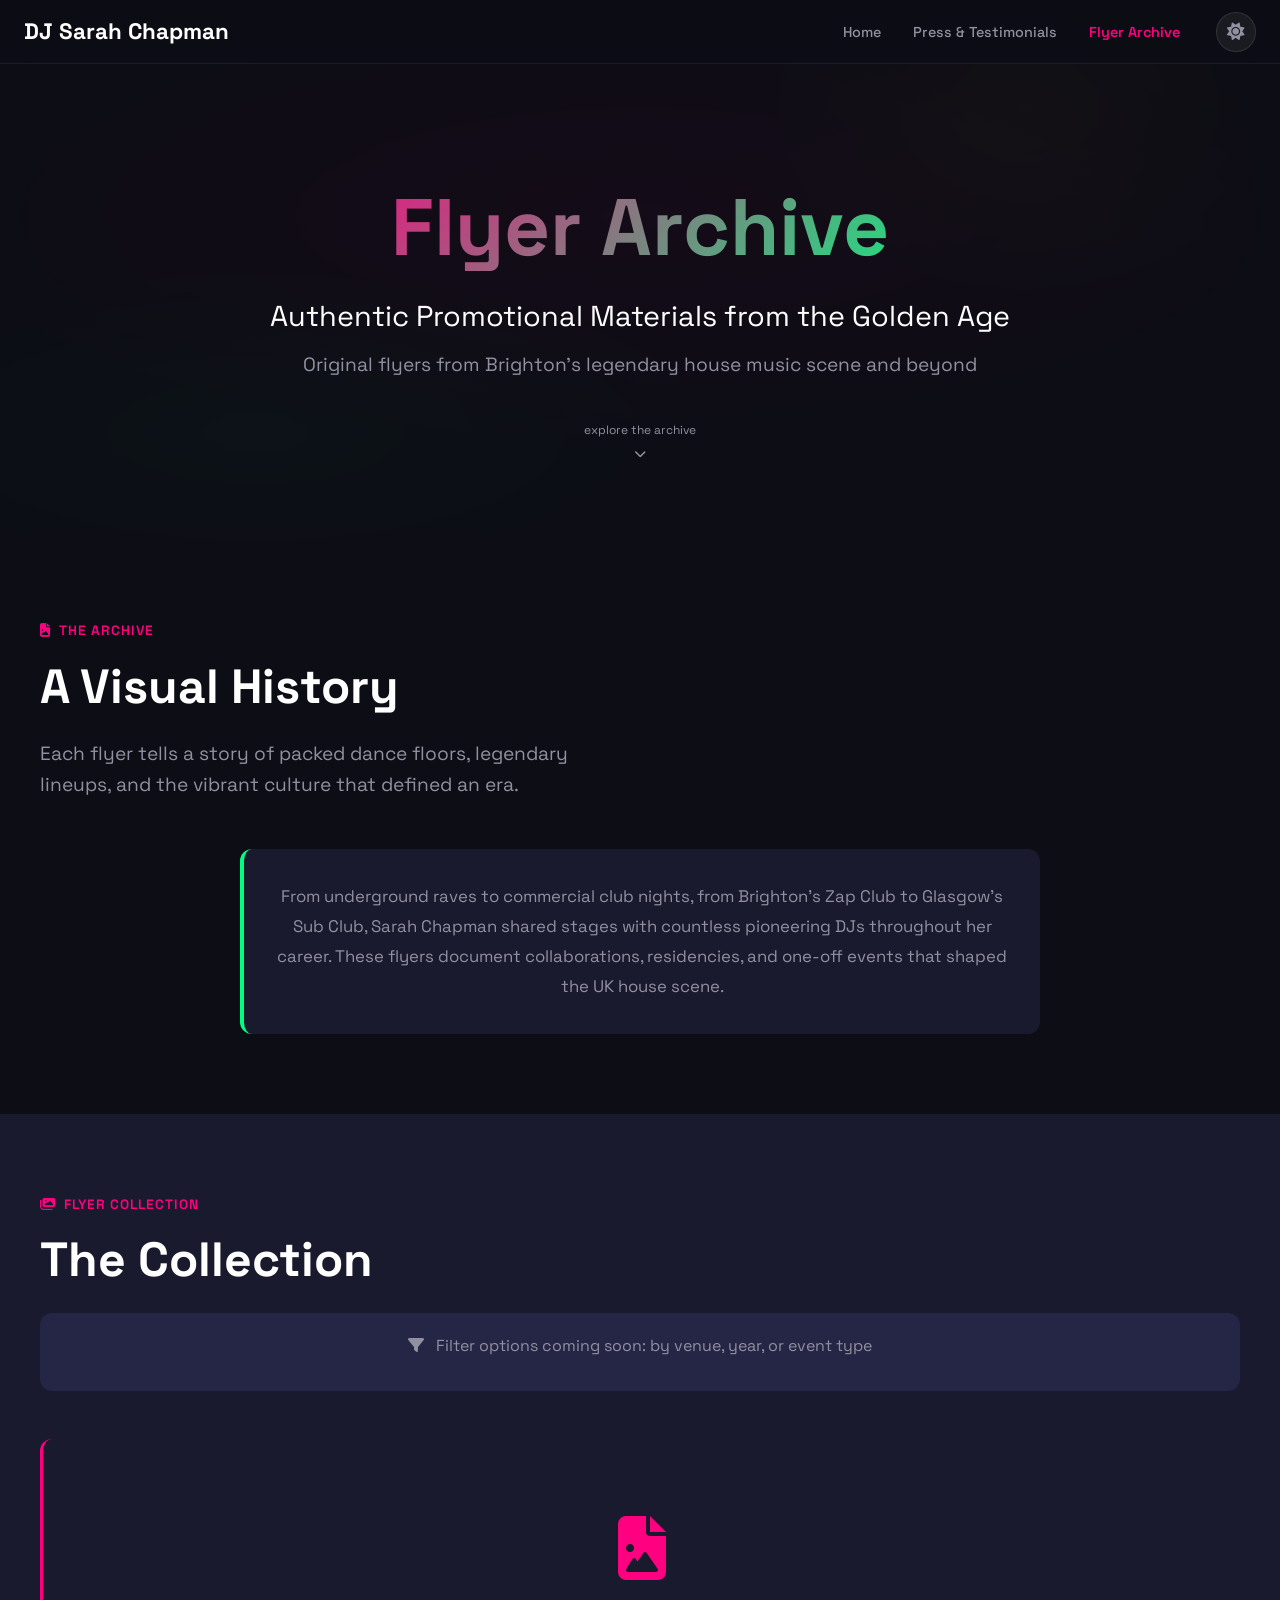
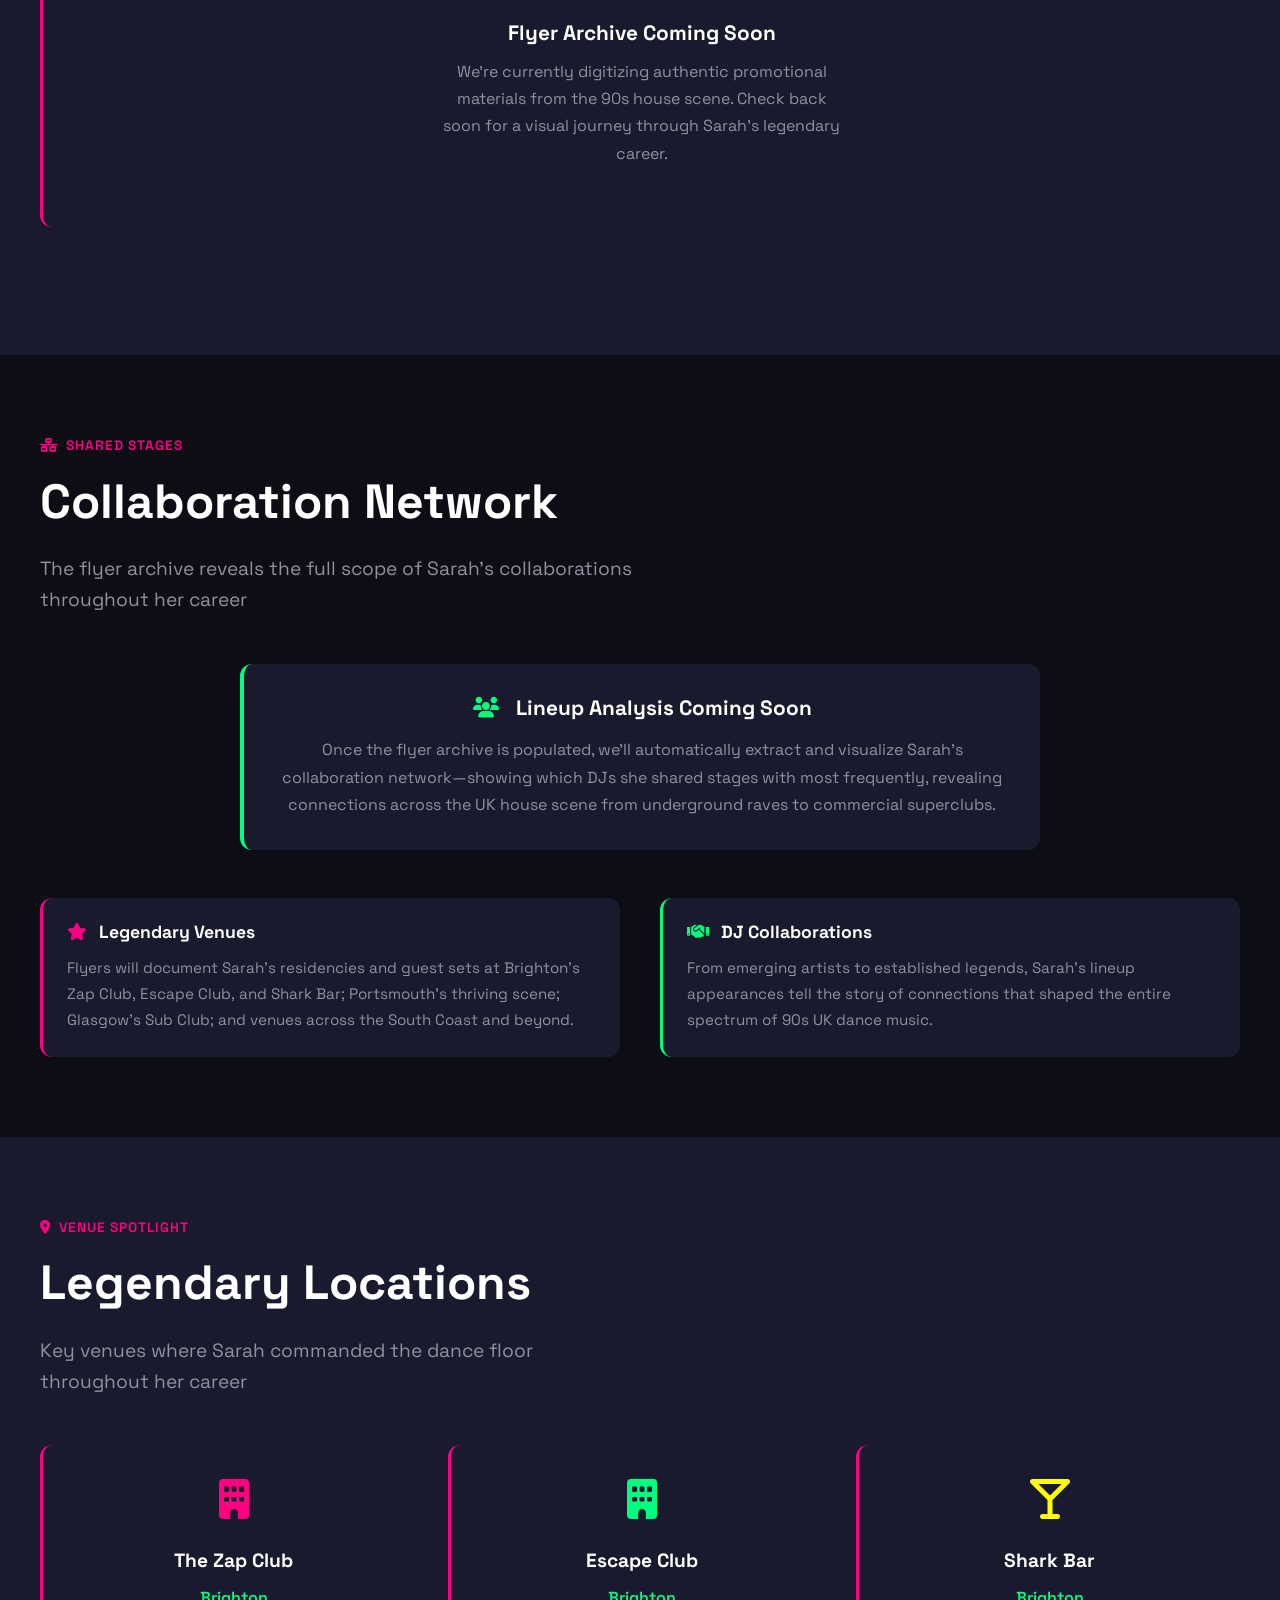
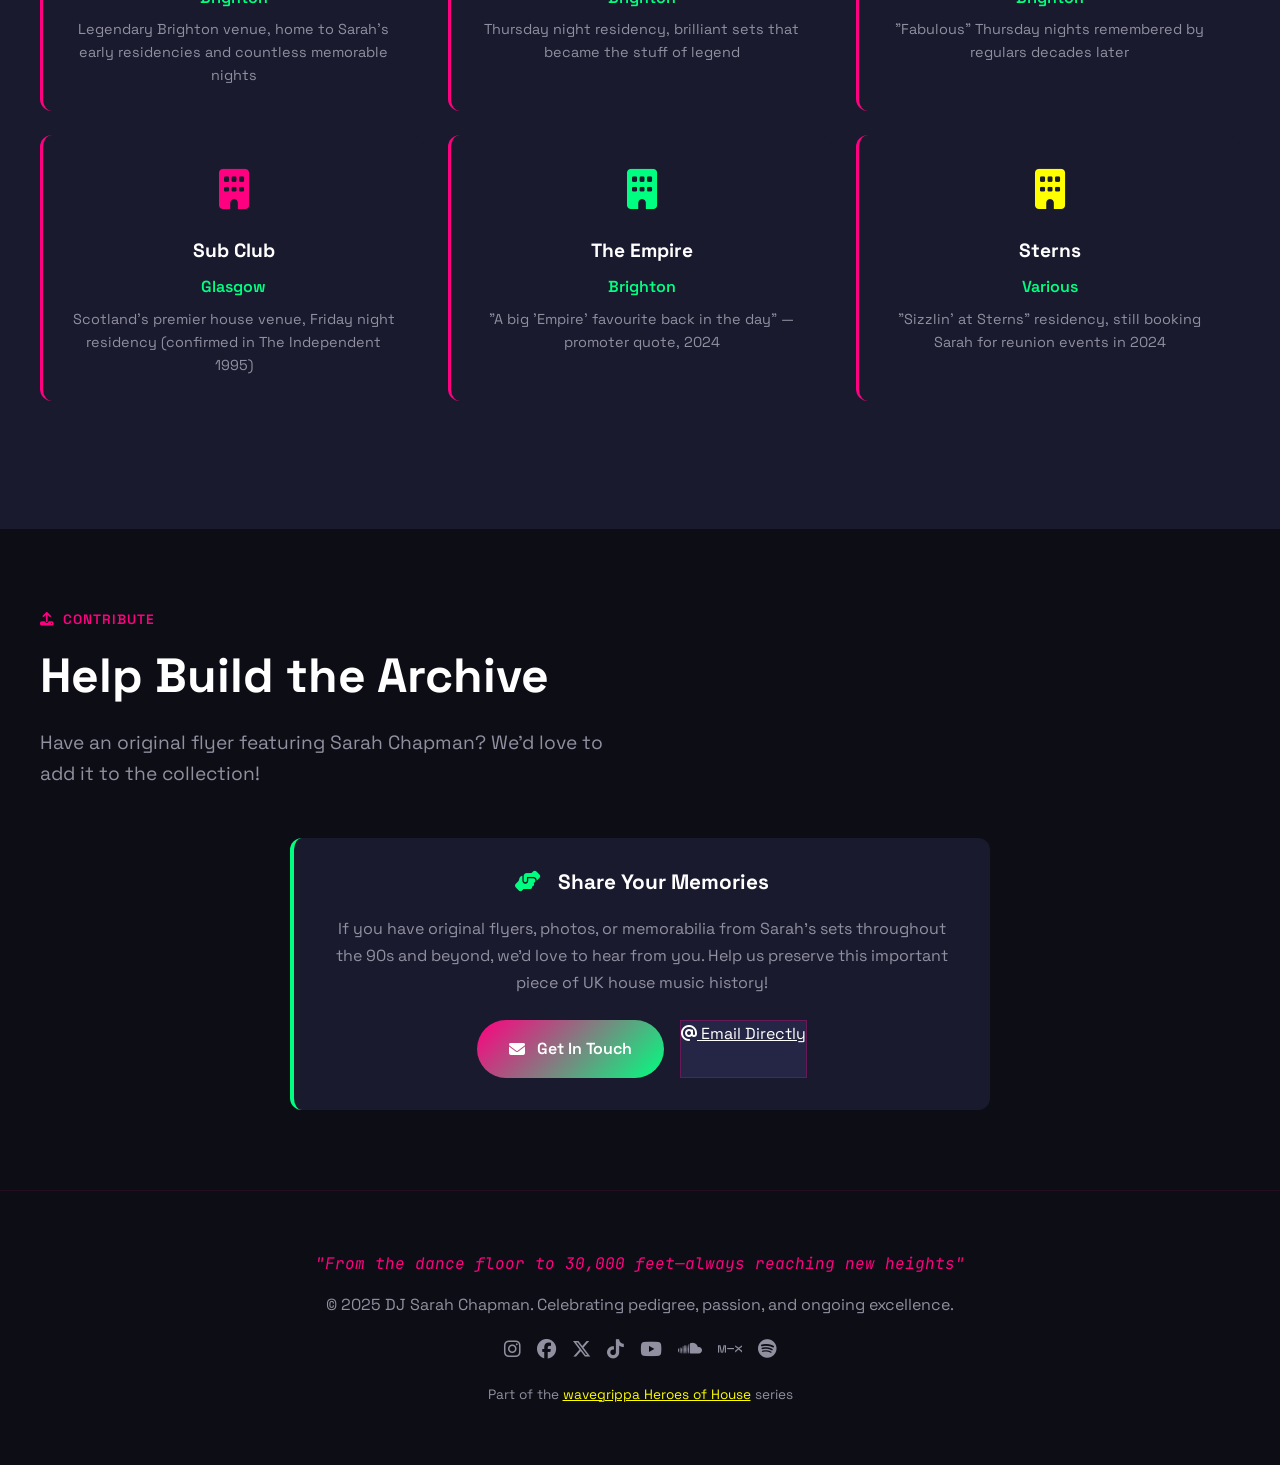
==== flyers.html @ 9a549a17 "Multi-page redesign: Home, Press, Flyers Complete redesign with 3-page structure: - Home: Bio, Sound" ====
<!DOCTYPE html>
<html lang="en">
<head>
<meta charset="UTF-8">
<meta name="viewport" content="width=device-width, initial-scale=1.0">
<title>Flyer Archive — DJ Sarah Chapman | 90s House Scene History</title>
<meta name="description" content="Authentic promotional materials from Brighton's legendary house music scene. Original flyers, venue history, and lineup collaborations.">
<link rel="preconnect" href="https://fonts.googleapis.com">
<link href="https://fonts.googleapis.com/css2?family=Space+Grotesk:wght@400;500;600;700&family=JetBrains+Mono:wght@400;500&display=swap" rel="stylesheet">
<link rel="stylesheet" href="https://cdnjs.cloudflare.com/ajax/libs/font-awesome/6.5.1/css/all.min.css">
<link rel="stylesheet" href="styles.css">
</head>
<body data-theme="dark">

<!-- Navigation -->
<nav class="nav">
  <div class="nav-left">
    <a href="index.html" class="logo">DJ Sarah Chapman</a>
  </div>
  <div class="nav-right">
    <ul class="nav-links">
      <li><a href="index.html">Home</a></li>
      <li><a href="press.html">Press & Testimonials</a></li>
      <li><a href="flyers.html">Flyer Archive</a></li>
    </ul>
    <button class="theme-toggle" onclick="toggleTheme()" aria-label="Toggle theme">
      <i class="fas fa-sun" id="themeIcon"></i>
    </button>
    <button class="mobile-menu-toggle" onclick="toggleMobileMenu()" aria-label="Toggle menu">
      <i class="fas fa-bars"></i>
    </button>
  </div>
  <div class="mobile-menu" id="mobileMenu">
    <a href="index.html">Home</a>
    <a href="press.html">Press & Testimonials</a>
    <a href="flyers.html">Flyer Archive</a>
  </div>
</nav>

<!-- Hero -->
<section class="hero" style="min-height:60vh">
  <div class="hero-content">
    <h1 class="hero-title">Flyer Archive</h1>
    <h2 class="hero-subtitle">Authentic Promotional Materials from the Golden Age</h2>
    <p class="hero-tagline">Original flyers from Brighton's legendary house music scene and beyond</p>
  </div>
  <div class="hero-scroll" onclick="document.getElementById('intro').scrollIntoView({behavior:'smooth'})">
    explore the archive
    <i class="fas fa-chevron-down"></i>
  </div>
</section>

<!-- Introduction -->
<section class="section" id="intro">
  <div class="container">
    <div class="section-label"><i class="fas fa-file-image"></i> The Archive</div>
    <h2 class="section-title">A Visual History</h2>
    <p class="section-subtitle">Each flyer tells a story of packed dance floors, legendary lineups, and the vibrant culture that defined an era.</p>
    
    <div class="callout-box" style="max-width:800px;margin:0 auto">
      <p style="color:var(--text-dim);line-height:1.8;font-size:1.05rem">
        From underground raves to commercial club nights, from Brighton's Zap Club to Glasgow's Sub Club, Sarah Chapman shared stages with countless pioneering DJs throughout her career. These flyers document collaborations, residencies, and one-off events that shaped the UK house scene.
      </p>
    </div>
  </div>
</section>

<!-- Flyer Gallery -->
<section class="section" id="gallery" style="background:var(--bg2)">
  <div class="container">
    <div class="section-label"><i class="fas fa-images"></i> Flyer Collection</div>
    <h2 class="section-title">The Collection</h2>
    
    <!-- Placeholder for flyer filtering (future enhancement) -->
    <div style="margin-bottom:40px;padding:20px;background:var(--bg3);border-radius:var(--radius);text-align:center">
      <p style="color:var(--text-dim);margin-bottom:12px">
        <i class="fas fa-filter" style="margin-right:8px"></i>
        Filter options coming soon: by venue, year, or event type
      </p>
    </div>
    
    <!-- Gallery container (populated via JavaScript) -->
    <div id="flyerGallery" class="gallery">
      <!-- Placeholder card -->
      <div class="card" style="text-align:center;padding:60px 24px">
        <div style="font-size:4rem;color:var(--accent);margin-bottom:20px">
          <i class="fas fa-file-image"></i>
        </div>
        <h3 style="color:var(--text-bright);margin-bottom:12px;font-size:1.3rem">Flyer Archive Coming Soon</h3>
        <p style="color:var(--text-dim);line-height:1.7;max-width:400px;margin:0 auto">
          We're currently digitizing authentic promotional materials from the 90s house scene. Check back soon for a visual journey through Sarah's legendary career.
        </p>
      </div>
      
      <!-- Example of how flyers will be added (via JavaScript) -->
      <!--
      <div class="gallery-item">
        <img src="images/flyers/zap-club-1994.jpg" alt="Zap Club 1994" class="gallery-img">
        <div class="gallery-content">
          <div class="gallery-title">Zap Club</div>
          <div class="gallery-desc">Brighton • 1994 • Sarah Chapman headline set</div>
          <button class="btn-secondary">Download</button>
        </div>
      </div>
      -->
    </div>
  </div>
</section>

<!-- Collaboration Network -->
<section class="section" id="collaborations">
  <div class="container">
    <div class="section-label"><i class="fas fa-network-wired"></i> Shared Stages</div>
    <h2 class="section-title">Collaboration Network</h2>
    <p class="section-subtitle">The flyer archive reveals the full scope of Sarah's collaborations throughout her career</p>
    
    <div class="callout-box" style="max-width:800px;margin:0 auto">
      <h3 style="color:var(--text-bright);margin-bottom:16px;font-size:1.3rem">
        <i class="fas fa-users" style="color:var(--accent2);margin-right:12px"></i>
        Lineup Analysis Coming Soon
      </h3>
      <p style="color:var(--text-dim);line-height:1.7">
        Once the flyer archive is populated, we'll automatically extract and visualize Sarah's collaboration network—showing which DJs she shared stages with most frequently, revealing connections across the UK house scene from underground raves to commercial superclubs.
      </p>
    </div>
    
    <div class="two-col" style="margin-top:48px">
      <div class="card">
        <h4 style="color:var(--text-bright);margin-bottom:12px;font-size:1.1rem">
          <i class="fas fa-star" style="color:var(--accent);margin-right:8px"></i>
          Legendary Venues
        </h4>
        <p style="color:var(--text-dim);line-height:1.7;font-size:0.95rem">
          Flyers will document Sarah's residencies and guest sets at Brighton's Zap Club, Escape Club, and Shark Bar; Portsmouth's thriving scene; Glasgow's Sub Club; and venues across the South Coast and beyond.
        </p>
      </div>
      
      <div class="card" style="border-left-color:var(--accent2)">
        <h4 style="color:var(--text-bright);margin-bottom:12px;font-size:1.1rem">
          <i class="fas fa-handshake" style="color:var(--accent2);margin-right:8px"></i>
          DJ Collaborations
        </h4>
        <p style="color:var(--text-dim);line-height:1.7;font-size:0.95rem">
          From emerging artists to established legends, Sarah's lineup appearances tell the story of connections that shaped the entire spectrum of 90s UK dance music.
        </p>
      </div>
    </div>
  </div>
</section>

<!-- Venue Spotlight -->
<section class="section" id="venues" style="background:var(--bg2)">
  <div class="container">
    <div class="section-label"><i class="fas fa-map-marker-alt"></i> Venue Spotlight</div>
    <h2 class="section-title">Legendary Locations</h2>
    <p class="section-subtitle">Key venues where Sarah commanded the dance floor throughout her career</p>
    
    <div class="gallery">
      <div class="card" style="text-align:center;min-height:auto">
        <div style="font-size:2.5rem;color:var(--accent);margin-bottom:16px">
          <i class="fas fa-building"></i>
        </div>
        <h3 style="color:var(--text-bright);margin-bottom:12px;font-size:1.2rem">The Zap Club</h3>
        <p style="color:var(--accent2);font-weight:600;margin-bottom:8px">Brighton</p>
        <p style="color:var(--text-dim);line-height:1.6;font-size:0.9rem">
          Legendary Brighton venue, home to Sarah's early residencies and countless memorable nights
        </p>
      </div>
      
      <div class="card" style="text-align:center;min-height:auto">
        <div style="font-size:2.5rem;color:var(--accent2);margin-bottom:16px">
          <i class="fas fa-building"></i>
        </div>
        <h3 style="color:var(--text-bright);margin-bottom:12px;font-size:1.2rem">Escape Club</h3>
        <p style="color:var(--accent2);font-weight:600;margin-bottom:8px">Brighton</p>
        <p style="color:var(--text-dim);line-height:1.6;font-size:0.9rem">
          Thursday night residency, brilliant sets that became the stuff of legend
        </p>
      </div>
      
      <div class="card" style="text-align:center;min-height:auto">
        <div style="font-size:2.5rem;color:var(--accent3);margin-bottom:16px">
          <i class="fas fa-glass-martini"></i>
        </div>
        <h3 style="color:var(--text-bright);margin-bottom:12px;font-size:1.2rem">Shark Bar</h3>
        <p style="color:var(--accent2);font-weight:600;margin-bottom:8px">Brighton</p>
        <p style="color:var(--text-dim);line-height:1.6;font-size:0.9rem">
          "Fabulous" Thursday nights remembered by regulars decades later
        </p>
      </div>
      
      <div class="card" style="text-align:center;min-height:auto">
        <div style="font-size:2.5rem;color:var(--accent);margin-bottom:16px">
          <i class="fas fa-building"></i>
        </div>
        <h3 style="color:var(--text-bright);margin-bottom:12px;font-size:1.2rem">Sub Club</h3>
        <p style="color:var(--accent2);font-weight:600;margin-bottom:8px">Glasgow</p>
        <p style="color:var(--text-dim);line-height:1.6;font-size:0.9rem">
          Scotland's premier house venue, Friday night residency (confirmed in The Independent 1995)
        </p>
      </div>
      
      <div class="card" style="text-align:center;min-height:auto">
        <div style="font-size:2.5rem;color:var(--accent2);margin-bottom:16px">
          <i class="fas fa-building"></i>
        </div>
        <h3 style="color:var(--text-bright);margin-bottom:12px;font-size:1.2rem">The Empire</h3>
        <p style="color:var(--accent2);font-weight:600;margin-bottom:8px">Brighton</p>
        <p style="color:var(--text-dim);line-height:1.6;font-size:0.9rem">
          "A big 'Empire' favourite back in the day" — promoter quote, 2024
        </p>
      </div>
      
      <div class="card" style="text-align:center;min-height:auto">
        <div style="font-size:2.5rem;color:var(--accent3);margin-bottom:16px">
          <i class="fas fa-building"></i>
        </div>
        <h3 style="color:var(--text-bright);margin-bottom:12px;font-size:1.2rem">Sterns</h3>
        <p style="color:var(--accent2);font-weight:600;margin-bottom:8px">Various</p>
        <p style="color:var(--text-dim);line-height:1.6;font-size:0.9rem">
          "Sizzlin' at Sterns" residency, still booking Sarah for reunion events in 2024
        </p>
      </div>
    </div>
  </div>
</section>

<!-- Contribution CTA -->
<section class="section" id="contribute">
  <div class="container">
    <div class="section-label"><i class="fas fa-upload"></i> Contribute</div>
    <h2 class="section-title">Help Build the Archive</h2>
    <p class="section-subtitle">Have an original flyer featuring Sarah Chapman? We'd love to add it to the collection!</p>
    
    <div class="callout-box" style="max-width:700px;margin:0 auto">
      <h3 style="color:var(--text-bright);margin-bottom:20px;font-size:1.3rem">
        <i class="fas fa-hands-helping" style="color:var(--accent2);margin-right:12px"></i>
        Share Your Memories
      </h3>
      <p style="color:var(--text-dim);line-height:1.7;margin-bottom:24px">
        If you have original flyers, photos, or memorabilia from Sarah's sets throughout the 90s and beyond, we'd love to hear from you. Help us preserve this important piece of UK house music history!
      </p>
      <div style="display:flex;gap:16px;justify-content:center;flex-wrap:wrap">
        <a href="index.html#contact" class="btn">
          <i class="fas fa-envelope"></i> Get In Touch
        </a>
        <a href="mailto:sarah@djsarahchapman.com" class="btn-secondary">
          <i class="fas fa-at"></i> Email Directly
        </a>
      </div>
    </div>
  </div>
</section>

<!-- Footer -->
<footer>
  <p class="sarah-quote">"From the dance floor to 30,000 feet—always reaching new heights"</p>
  <p>© 2025 DJ Sarah Chapman. Celebrating pedigree, passion, and ongoing excellence.</p>
  
  <div class="mini-socials">
    <a href="#" target="_blank" rel="noopener" title="Instagram">
      <i class="fab fa-instagram"></i>
    </a>
    <a href="#" target="_blank" rel="noopener" title="Facebook">
      <i class="fab fa-facebook"></i>
    </a>
    <a href="#" target="_blank" rel="noopener" title="X / Twitter">
      <i class="fab fa-x-twitter"></i>
    </a>
    <a href="#" target="_blank" rel="noopener" title="TikTok">
      <i class="fab fa-tiktok"></i>
    </a>
    <a href="#" target="_blank" rel="noopener" title="YouTube">
      <i class="fab fa-youtube"></i>
    </a>
    <a href="#" target="_blank" rel="noopener" title="SoundCloud">
      <i class="fab fa-soundcloud"></i>
    </a>
    <a href="https://www.mixcloud.com/DJSarahChapman/" target="_blank" rel="noopener" title="Mixcloud">
      <i class="fab fa-mixcloud"></i>
    </a>
    <a href="#" target="_blank" rel="noopener" title="Spotify">
      <i class="fab fa-spotify"></i>
    </a>
  </div>
  
  <p style="margin-top:12px;font-size:0.85rem">Part of the <a href="https://kevin-openclaw.github.io/wavegrippa/" style="color:var(--accent3)">wavegrippa Heroes of House</a> series</p>
</footer>

<script src="script.js"></script>

<!-- FLYER POPULATION GUIDE WITH SEO-OPTIMIZED DJ LINEUP METADATA
=====================================================================

IMPORTANT: When adding flyers, ALWAYS include the DJ lineup array.
This creates SEO-rich connections between Sarah Chapman and the DJs
she performed with, helping search engines associate her with major
names like David Morales, Sasha, Paul Oakenfold, etc.

FUNCTION SIGNATURE:
addFlyer(imageSrc, title, description, year, venue, lineupDJs)

PARAMETERS:
- imageSrc: path to flyer image (e.g., 'images/flyers/zap-club-1994.jpg')
- title: event name (e.g., 'Zap Club')
- description: brief description (e.g., 'House classics night')
- year: event year (e.g., '1994')
- venue: venue name (e.g., 'The Zap Club, Brighton')
- lineupDJs: ARRAY of other DJs on the lineup (CRITICAL FOR SEO)

EXAMPLE WITH DJ LINEUP (RECOMMENDED):
addFlyer(
  'images/flyers/zap-club-david-morales-1995.jpg',
  'Zap Club House Night',
  'Classic house night with international guests',
  '1995',
  'The Zap Club, Brighton',
  ['David Morales', 'Danny Rampling', 'Jeremy Healy']  // <-- SEO GOLD!
);

This creates searchable connections:
- "Sarah Chapman David Morales"
- "Sarah Chapman Danny Rampling"
- "Sarah Chapman Zap Club 1995"

EXAMPLE WITHOUT LINEUP (OK but less SEO value):
addFlyer(
  'images/flyers/escape-thursday-1995.jpg',
  'Escape Club Thursday',
  'Regular Thursday residency',
  '1995',
  'Escape Club, Brighton',
  []  // No lineup data available
);

SEO BENEFITS:
1. Schema.org structured data (MusicEvent)
2. DJ names in meta description
3. Searchable lineup text
4. Collaboration network extraction
5. Google Knowledge Graph associations

USAGE EXAMPLES WHEN POPULATING:

Example 1: Major guest DJ
addFlyer(
  'images/flyers/zap-sasha-1996.jpg',
  'Sasha at The Zap',
  'Legendary night with Sasha',
  '1996',
  'The Zap Club, Brighton',
  ['Sasha', 'John Digweed']
);

Example 2: Multiple local DJs
addFlyer(
  'images/flyers/escape-residents-1995.jpg',
  'Escape Club Residents',
  'Brighton house residents showcase',
  '1995',
  'Escape Club, Brighton',
  ['DJ Mark', 'Paul Smith', 'Tony Andrews']
);

Example 3: International lineup
addFlyer(
  'images/flyers/ministry-of-sound-1997.jpg',
  'Ministry of Sound Guest Night',
  'Sarah Chapman guest set',
  '1997',
  'Ministry of Sound, London',
  ['Paul Oakenfold', 'Carl Cox', 'Fatboy Slim']
);

HOW TO FIND DJ LINEUPS:
1. Look at the flyer image carefully
2. Names are usually listed prominently
3. Include ALL DJs mentioned (order doesn't matter)
4. Use their professional DJ names as known in the 90s
5. Include first and last names when known

COLLABORATION NETWORK:
Once flyers are populated, run: extractDJCollaborations()
This generates a sorted list of most frequent collaborators
Perfect for creating a "Shared Stages" visualization!

SEARCH BY DJ:
searchFlyersByDJ('David Morales')
Returns all flyers where Sarah played with that DJ

Remember: The lineup data is the KEY to SEO success. Every DJ name
creates a searchable connection. When someone searches "Sarah Chapman
David Morales", Google will find this structured data!

Uncomment the examples below and populate with REAL flyer data:
-->
<!--
<script>
// TEMPLATE - Replace with actual flyer data including DJ lineups!

// Example 1: WITH lineup (preferred)
addFlyer(
  'images/flyers/zap-club-1995.jpg',
  'The Zap Club',
  'House classics night',
  '1995',
  'The Zap Club, Brighton',
  ['David Morales', 'Danny Rampling']  // <-- Add real DJ names from flyer!
);

// Example 2: WITHOUT lineup (if genuinely unknown)
addFlyer(
  'images/flyers/escape-thursday-1995.jpg',
  'Escape Club Thursday',
  'Regular Thursday residency',
  '1995',
  'Escape Club, Brighton',
  []  // No lineup data available
);

// Add more flyers with DJ lineups as images become available...
</script>
-->

</body>
</html>
---- styles.css ----
/* Sarah Chapman Site - Shared Styles */
/* Multi-page 90s neon house music theme */

/* ========================================
   BASE STYLES & RESET
   ======================================== */

*,*::before,*::after{box-sizing:border-box;margin:0;padding:0}

:root{
  /* Dark theme (default) */
  --bg:#0d0d15;
  --bg2:#1a1a2e;
  --bg3:#252545;
  --text:#e0e0e0;
  --text-dim:#9090a0;
  --text-bright:#ffffff;
  --accent:#ff0080;
  --accent2:#00ff80;
  --accent3:#ffff00;
  --accent4:#8000ff;
  --accent5:#ff4000;
  --grad:linear-gradient(135deg,var(--accent),var(--accent2));
  --grad2:linear-gradient(135deg,var(--accent3),var(--accent4));
  --radius:12px;
  --radius-sm:8px;
  --font:'Space Grotesk',system-ui,sans-serif;
  --mono:'JetBrains Mono',monospace;
  --nav-h:64px;
  --nav-bg:rgba(13,13,21,.9);
  --nav-border:rgba(255,0,128,.2);
}

[data-theme="light"]{
  --bg:#f8f8fa;
  --bg2:#efefef;
  --bg3:#e0e0e5;
  --text:#2a2a3a;
  --text-dim:#6a6a7a;
  --text-bright:#0a0a0f;
  --accent:#e60073;
  --accent2:#00cc66;
  --accent3:#e6e600;
  --nav-bg:rgba(255,255,255,.95);
  --nav-border:rgba(230,0,115,.3);
}

html{scroll-behavior:smooth;scroll-padding-top:var(--nav-h)}
body{
  background:var(--bg);
  color:var(--text);
  font-family:var(--font);
  line-height:1.6;
  overflow-x:hidden;
}

/* ========================================
   TYPOGRAPHY
   ======================================== */

h1,h2,h3,h4{
  color:var(--text-bright);
  font-weight:700;
  line-height:1.2;
}

a{color:var(--accent);transition:all .2s}
a:hover{color:var(--accent2)}

/* ========================================
   NAVIGATION
   ======================================== */

.nav{
  position:fixed;
  top:0;
  left:0;
  right:0;
  z-index:1000;
  padding:0 24px;
  height:var(--nav-h);
  background:var(--nav-bg);
  backdrop-filter:blur(20px);
  border-bottom:1px solid var(--nav-border);
  display:flex;
  align-items:center;
  justify-content:space-between;
  transition:all .3s;
}

.nav-left{display:flex;align-items:center}
.nav-right{display:flex;align-items:center;gap:24px}

.logo{
  font-size:1.4rem;
  font-weight:700;
  color:var(--text-bright);
  text-decoration:none;
}

.nav-links{
  display:flex;
  gap:32px;
  list-style:none;
  margin:0;
  padding:0;
}

.nav-links a{
  color:var(--text-dim);
  text-decoration:none;
  font-weight:500;
  transition:all .2s;
  font-size:.9rem;
  white-space:nowrap;
}

.nav-links a:hover{color:var(--accent)}
.nav-links a.active{color:var(--accent);font-weight:600}

/* Light mode navigation fix */
[data-theme="light"] .logo {
  color: #0a0a0f !important;
}
[data-theme="light"] .nav-links a {
  color: #6a6a7a !important;
}
[data-theme="light"] .nav-links a.active {
  color: var(--accent) !important;
}
[data-theme="light"] .nav {
  background: rgba(255,255,255,.95) !important;
  border-bottom: 1px solid rgba(230,0,115,.3) !important;
}

/* Theme toggle */
.theme-toggle{
  width:40px;
  height:40px;
  border-radius:50%;
  border:1px solid rgba(255,255,255,.1);
  background:rgba(255,255,255,.06);
  display:flex;
  align-items:center;
  justify-content:center;
  cursor:pointer;
  transition:all .3s;
  color:var(--text-dim);
  font-size:1.1rem;
  margin-left:12px;
}
.theme-toggle:hover{border-color:var(--accent);color:var(--accent)}

/* Mobile menu toggle */
.mobile-menu-toggle{
  display:none;
  width:40px;
  height:40px;
  border-radius:50%;
  border:1px solid rgba(255,255,255,.1);
  background:rgba(255,255,255,.06);
  align-items:center;
  justify-content:center;
  cursor:pointer;
  transition:all .3s;
  color:var(--text-dim);
  font-size:1.1rem;
  margin-left:12px;
}
.mobile-menu-toggle:hover{border-color:var(--accent);color:var(--accent)}

.mobile-menu{
  display:none;
  position:absolute;
  top:100%;
  left:0;
  right:0;
  background:var(--bg2);
  border-top:1px solid rgba(255,0,128,.2);
  backdrop-filter:blur(20px);
  padding:16px 0;
}

.mobile-menu a{
  display:block;
  padding:12px 24px;
  color:var(--text-dim);
  text-decoration:none;
  font-weight:500;
  transition:all .2s;
  border-bottom:1px solid rgba(255,255,255,.05);
}
.mobile-menu a:hover{color:var(--accent);background:rgba(255,0,128,.05)}
.mobile-menu a:last-child{border-bottom:none}
.mobile-menu.show{display:block}

/* ========================================
   HERO SECTIONS
   ======================================== */

.hero{
  min-height:100vh;
  display:flex;
  align-items:center;
  justify-content:center;
  position:relative;
  padding:120px 24px 60px;
}

.hero::before{
  content:'';
  position:absolute;
  inset:0;
  z-index:-1;
  opacity:.3;
  background:
    radial-gradient(ellipse 80% 60% at 50% 40%,rgba(255,0,128,.1),transparent 70%),
    radial-gradient(ellipse 60% 50% at 20% 80%,rgba(0,255,128,.08),transparent 60%),
    radial-gradient(ellipse 40% 70% at 80% 20%,rgba(255,255,0,.06),transparent 50%);
}

.hero-content{
  text-align:center;
  max-width:800px;
  z-index:1;
}

.hero-title{
  font-size:clamp(2.5rem,8vw,5rem);
  font-weight:700;
  margin-bottom:24px;
  background:var(--grad);
  -webkit-background-clip:text;
  -webkit-text-fill-color:transparent;
  background-clip:text;
}

.hero-subtitle{
  font-size:clamp(1.2rem,4vw,1.8rem);
  color:var(--text-bright);
  margin-bottom:16px;
  font-weight:400;
}

.hero-tagline{
  font-size:clamp(1rem,3vw,1.2rem);
  color:var(--text-dim);
  margin-bottom:40px;
}

.hero-scroll{
  position:absolute;
  bottom:80px;
  left:50%;
  transform:translateX(-50%);
  color:var(--text-dim);
  font-size:.75rem;
  display:flex;
  flex-direction:column;
  align-items:center;
  gap:8px;
  animation:bob 2s ease-in-out infinite;
  cursor:pointer;
  transition:color .2s;
}
.hero-scroll:hover{color:var(--text-bright)}

@keyframes bob{
  0%,100%{transform:translateX(-50%) translateY(0)}
  50%{transform:translateX(-50%) translateY(8px)}
}

/* ========================================
   SECTIONS
   ======================================== */

.section{padding:80px 24px}
.container{max-width:1200px;margin:0 auto}

.section-label{
  display:flex;
  align-items:center;
  gap:8px;
  color:var(--accent);
  font-weight:600;
  font-size:.85rem;
  letter-spacing:1px;
  text-transform:uppercase;
  margin-bottom:16px;
}

.section-title{
  font-size:clamp(2rem,6vw,3rem);
  font-weight:700;
  margin-bottom:24px;
  color:var(--text-bright);
}

.section-subtitle{
  font-size:1.2rem;
  color:var(--text-dim);
  margin-bottom:48px;
  max-width:600px;
}

/* ========================================
   CARDS & BOXES
   ======================================== */

.card{
  background:var(--bg2);
  border-radius:var(--radius);
  padding:24px;
  border-left:3px solid var(--accent);
  transition:all .3s;
}

.card:hover{
  transform:translateY(-2px);
  box-shadow:0 8px 30px rgba(255,0,128,.2);
}

.callout-box{
  background:var(--bg2);
  border-radius:var(--radius);
  padding:32px;
  border-left:4px solid var(--accent2);
  text-align:center;
}

/* ========================================
   GRIDS & LAYOUTS
   ======================================== */

.two-col{
  display:grid;
  grid-template-columns:1fr 1fr;
  gap:40px;
  margin-top:40px;
}

.gallery{
  display:grid;
  grid-template-columns:repeat(auto-fit,minmax(300px,1fr));
  gap:24px;
  margin:48px 0;
}

.gallery-item{
  background:var(--bg2);
  border-radius:var(--radius);
  overflow:hidden;
  transition:all .3s;
  cursor:pointer;
}

.gallery-item:hover{
  transform:translateY(-4px);
  box-shadow:0 12px 40px rgba(255,0,128,.2);
}

.gallery-img{
  width:100%;
  height:250px;
  object-fit:cover;
}

.gallery-content{
  padding:20px;
}

.gallery-title{
  font-weight:600;
  color:var(--text-bright);
  margin-bottom:8px;
}

.gallery-desc{
  color:var(--text-dim);
  font-size:.9rem;
}

/* ========================================
   BUTTONS & CTAs
   ======================================== */

.btn{
  display:inline-flex;
  align-items:center;
  gap:12px;
  padding:16px 32px;
  background:var(--grad);
  border:none;
  border-radius:50px;
  color:#fff;
  font-weight:600;
  text-decoration:none;
  transition:all .3s;
  font-size:1rem;
  cursor:pointer;
  font-family:var(--font);
}

.btn:hover{
  transform:translateY(-2px);
  box-shadow:0 8px 30px rgba(255,0,128,.3);
}

.btn-secondary{
  background:var(--bg3);
  color:var(--text-bright);
  border:1px solid rgba(255,0,128,.3);
}

.btn-secondary:hover{
  background:var(--accent);
  border-color:var(--accent);
}

/* ========================================
   FORMS
   ======================================== */

.form-group{
  margin-bottom:24px;
}

.form-label{
  display:block;
  color:var(--text-bright);
  font-weight:600;
  margin-bottom:8px;
}

.form-input,
.form-textarea,
.form-select{
  width:100%;
  padding:12px;
  border-radius:8px;
  border:1px solid rgba(255,255,255,0.2);
  background:var(--bg3);
  color:var(--text);
  font-family:var(--font);
  font-size:1rem;
  transition:all .2s;
}

.form-input:focus,
.form-textarea:focus,
.form-select:focus{
  outline:none;
  border-color:var(--accent);
  box-shadow:0 0 0 3px rgba(255,0,128,.1);
}

.form-textarea{
  resize:vertical;
  min-height:120px;
}

/* ========================================
   FOOTER
   ======================================== */

footer{
  padding:60px 24px;
  text-align:center;
  border-top:1px solid rgba(255,0,128,.1);
  color:var(--text-dim);
}

footer .sarah-quote{
  font-family:var(--mono);
  margin-bottom:16px;
  color:var(--accent);
  font-style:italic;
}

.mini-socials{
  margin:20px 0;
  display:flex;
  justify-content:center;
  gap:16px;
  flex-wrap:wrap;
}

.mini-socials a{
  transition:all .2s;
  text-decoration:none;
}

.mini-socials a i{
  font-size:1.2rem;
  color:var(--text-dim);
  transition:all .2s;
}

.mini-socials a:hover i{
  color:var(--text-bright);
  transform:translateY(-2px);
}

/* ========================================
   NEON EFFECTS (90s style)
   ======================================== */

.neon-text{
  text-shadow:0 0 5px var(--accent),0 0 10px var(--accent),0 0 20px var(--accent);
  animation:neon-flicker 2s infinite alternate;
}

@keyframes neon-flicker{
  0%,100%{text-shadow:0 0 5px var(--accent),0 0 10px var(--accent),0 0 20px var(--accent);}
  50%{text-shadow:0 0 2px var(--accent),0 0 5px var(--accent),0 0 10px var(--accent);}
}

/* ========================================
   RESPONSIVE DESIGN
   ======================================== */

/* Tablet Landscape (900px - 1023px) */
@media (max-width: 1023px) {
  .nav-links{gap:20px}
  .nav-links a{font-size:0.85rem}
  .two-col{grid-template-columns:1fr;gap:32px}
}

/* Tablet Portrait & Mobile Large (768px - 899px) */
@media (max-width: 899px) {
  .nav-links{gap:16px}
  .section{padding:60px 20px}
  .two-col{gap:24px}
}

/* Mobile (< 768px) */
@media (max-width: 767px) {
  .nav-links{display:none}
  .mobile-menu-toggle{display:flex}
  .nav-right{gap:16px}
  .nav{padding:0 20px}
  .hero-scroll{bottom:60px;font-size:0.7rem}
  .section{padding:50px 16px}
  .gallery{grid-template-columns:1fr}
  .two-col{grid-template-columns:1fr;gap:20px}
}

/* Mobile Small (< 480px) */
@media (max-width: 479px) {
  .nav{padding:0 12px}
  .logo{font-size:1.1rem}
  .section{padding:40px 12px}
  .hero{padding:90px 12px 30px}
  .hero-title{font-size:clamp(2rem,8vw,3rem)}
  .hero-subtitle{font-size:clamp(1rem,4vw,1.4rem)}
}

/* ========================================
   UTILITY CLASSES
   ======================================== */

.text-center{text-align:center}
.mt-1{margin-top:16px}
.mt-2{margin-top:32px}
.mt-3{margin-top:48px}
.mb-1{margin-bottom:16px}
.mb-2{margin-bottom:32px}
.mb-3{margin-bottom:48px}
.hidden{display:none !important}
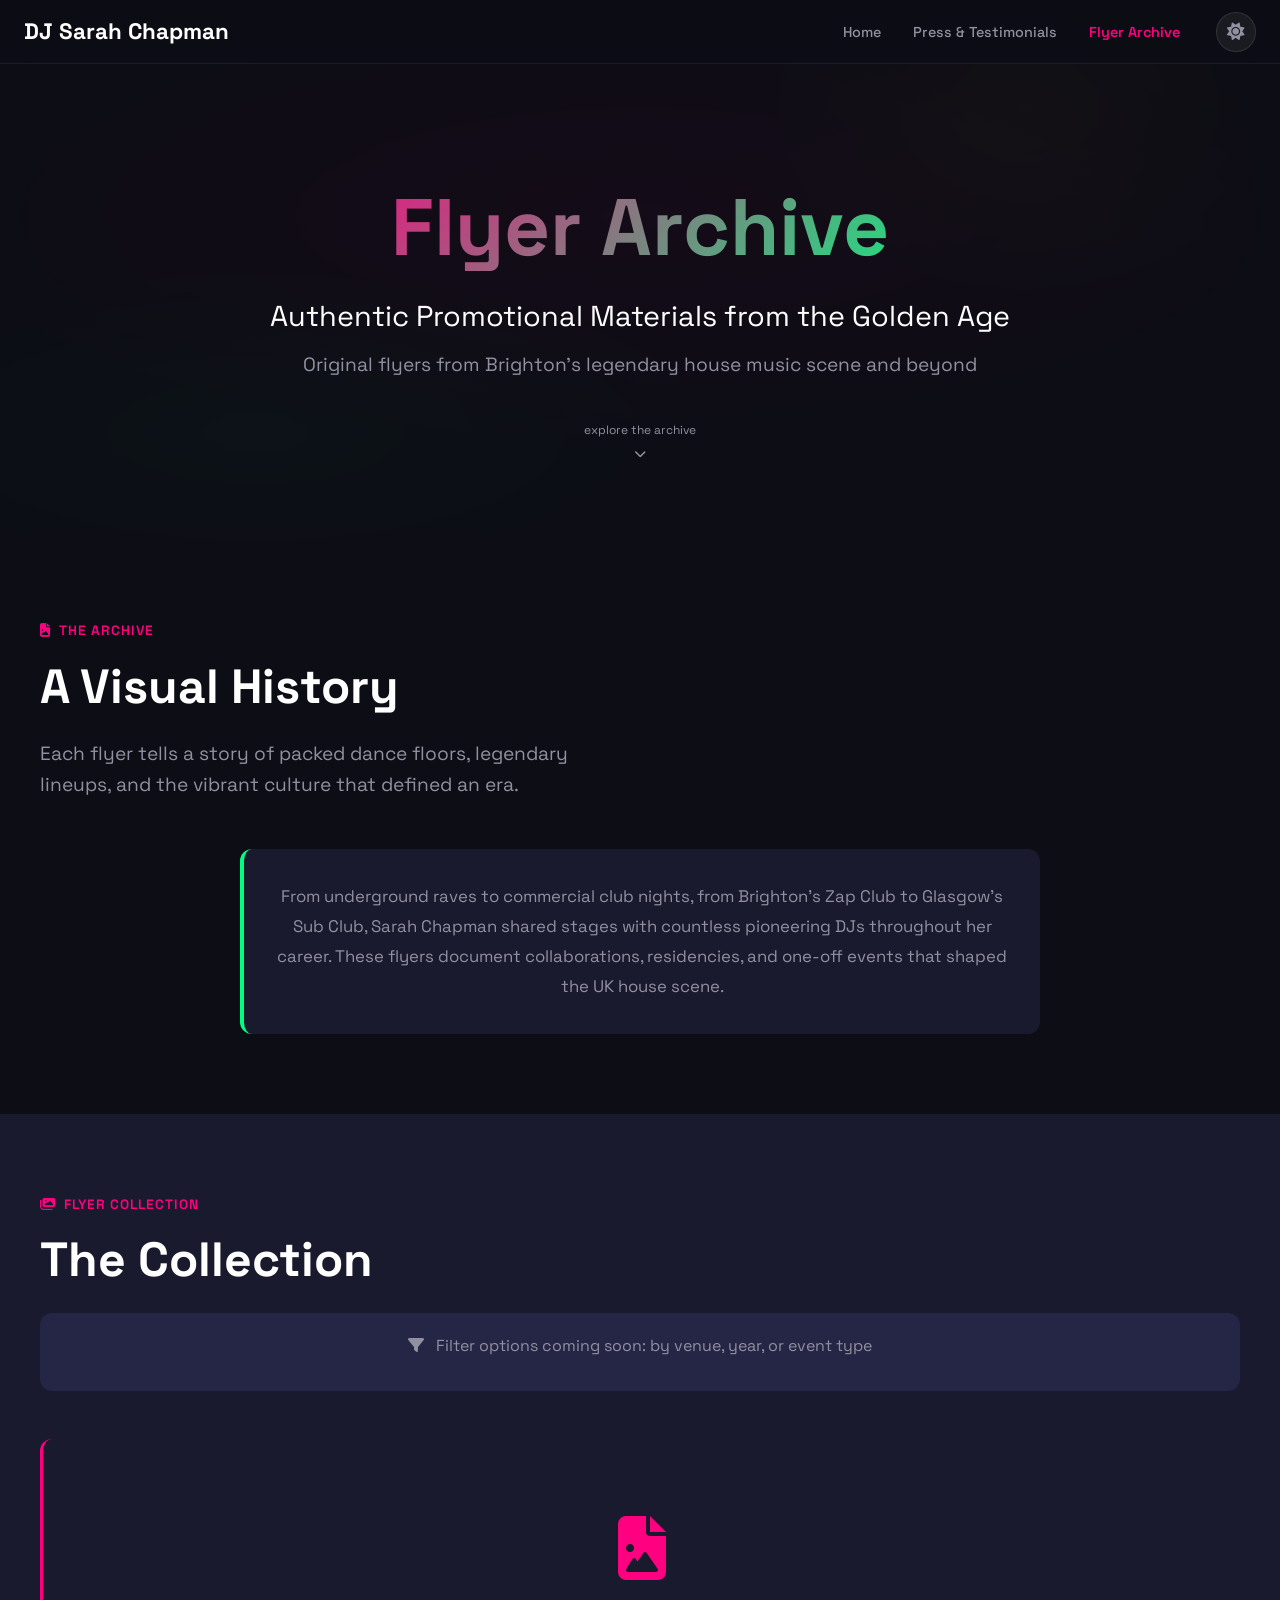
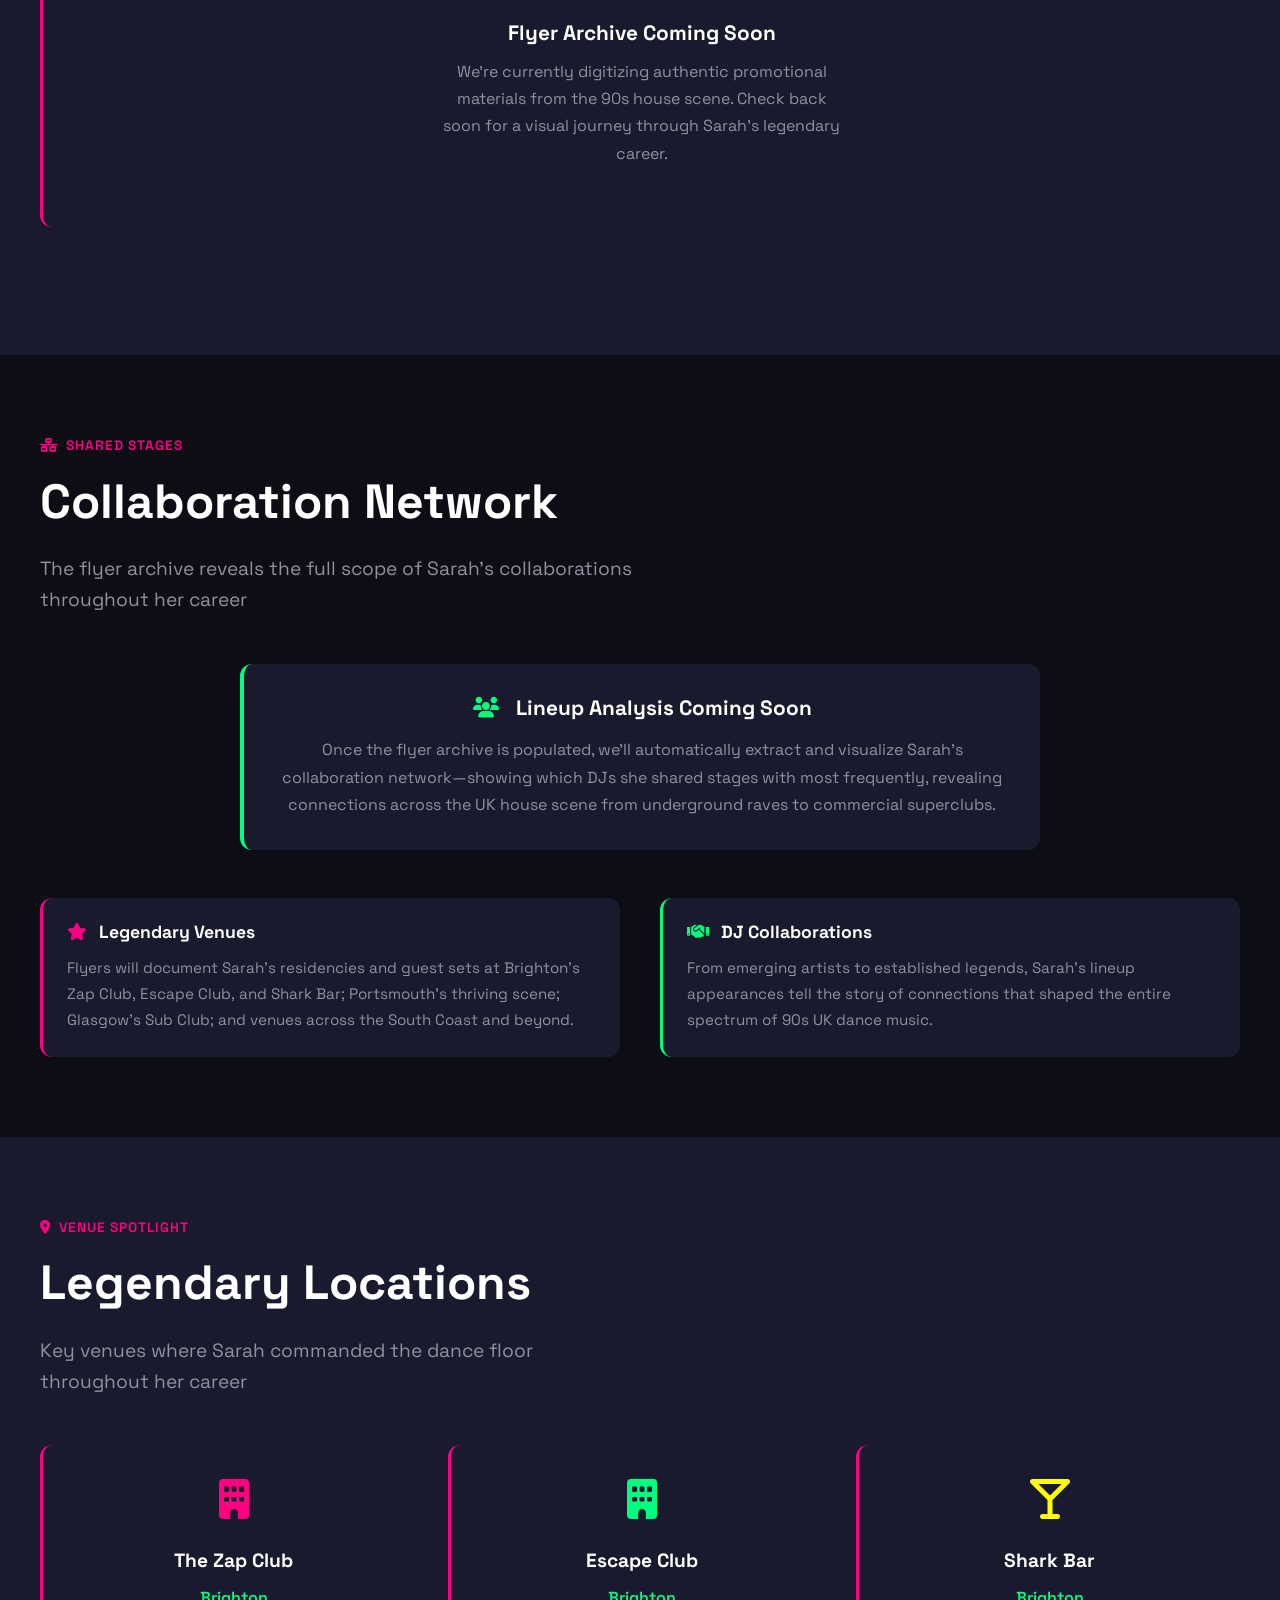
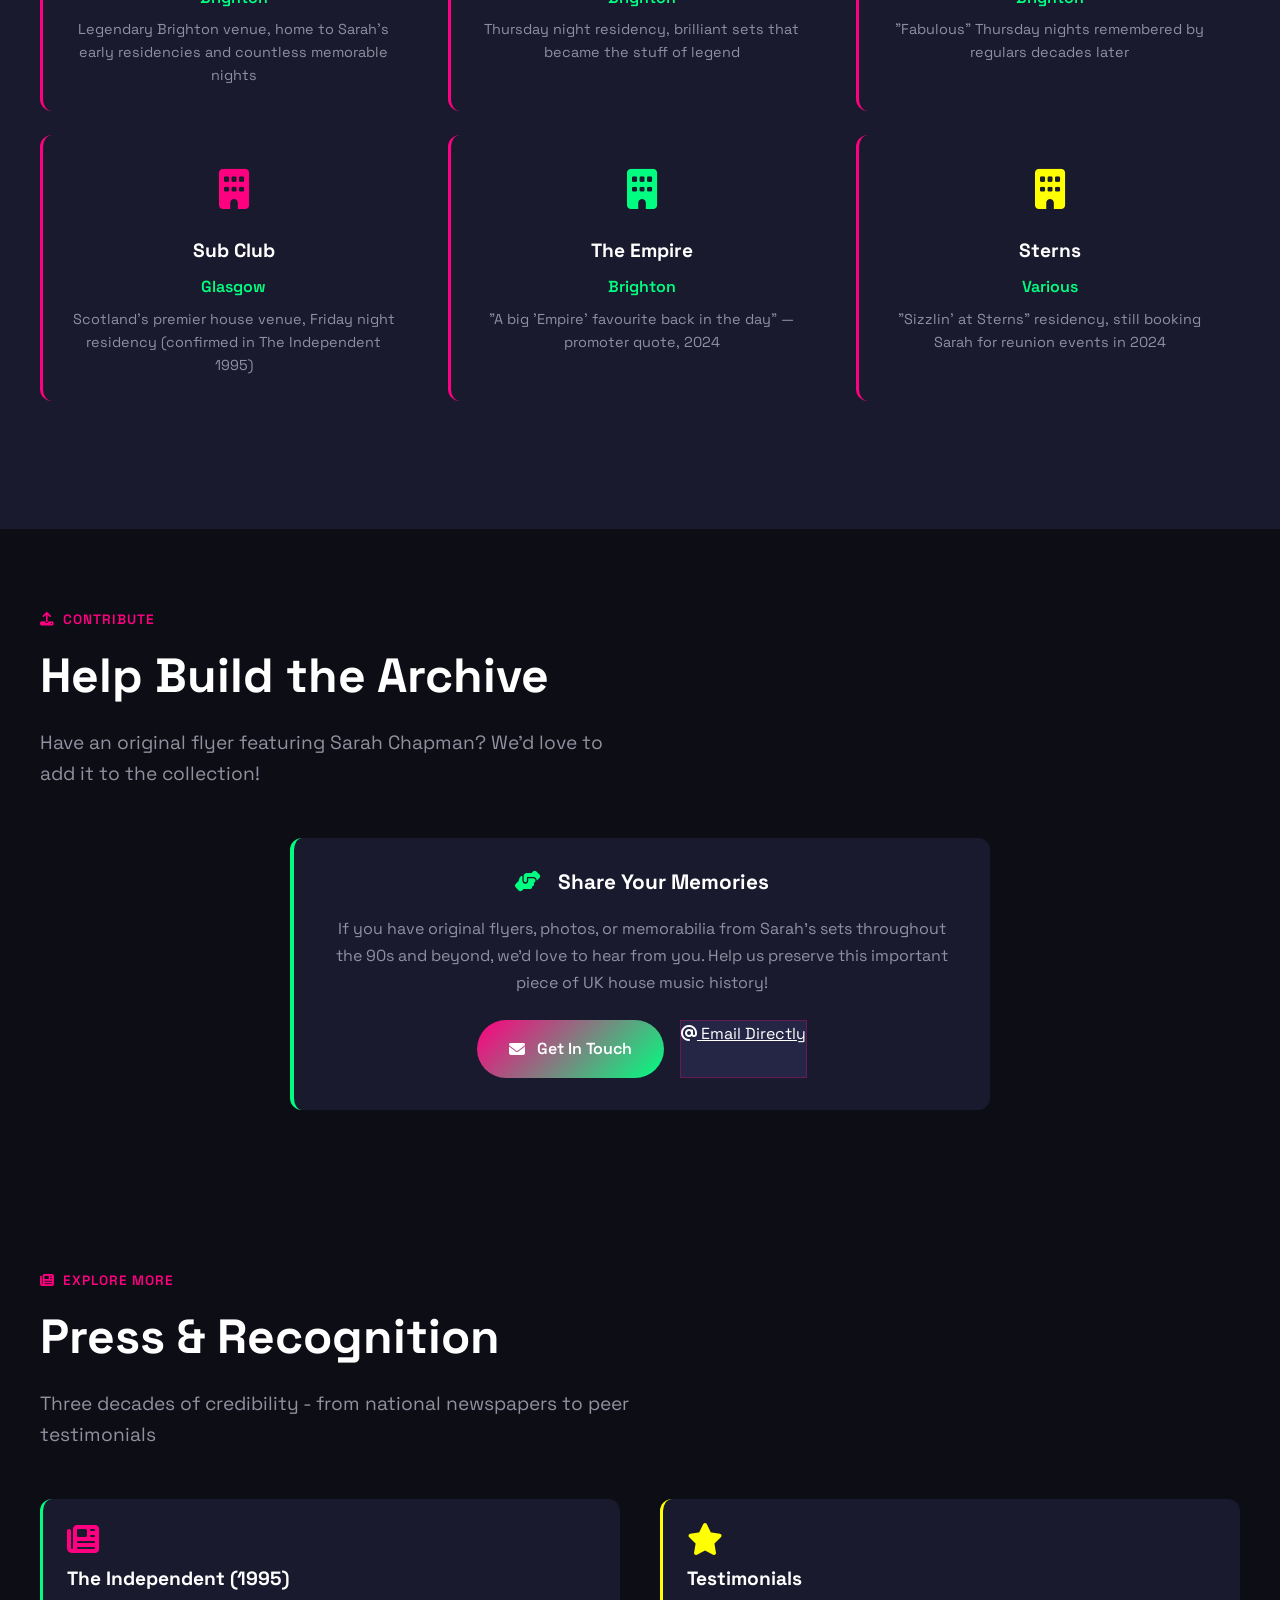
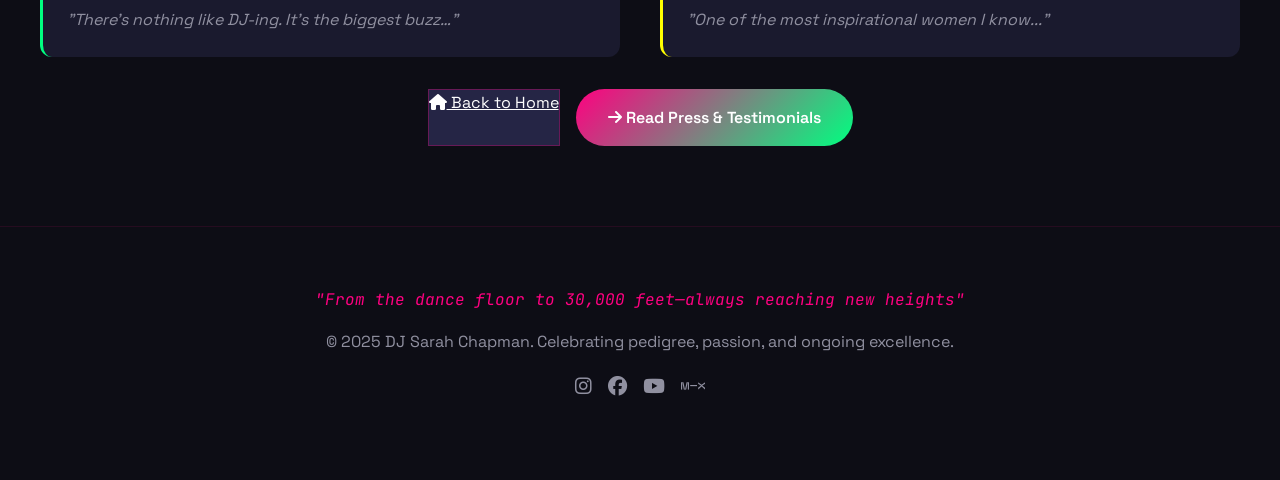
==== commit 30ae61f0: "Deploy: Major content updates from dev - Reduced Pete Tong mentions (simplified BBC credibility) - L" ====
--- a/flyers.html
+++ b/flyers.html
@@ -252,39 +252,68 @@
   </div>
 </section>
 
+<!-- Press & Recognition Preview -->
+<section class="section" id="press-preview">
+  <div class="container">
+    <div class="section-label"><i class="fas fa-newspaper"></i> Explore More</div>
+    <h2 class="section-title">Press & Recognition</h2>
+    <p class="section-subtitle">Three decades of credibility - from national newspapers to peer testimonials</p>
+    
+    <div class="two-col" style="margin-bottom:32px">
+      <div class="card" style="border-left-color:var(--accent2)">
+        <div style="margin-bottom:16px">
+          <i class="fas fa-newspaper" style="font-size:2rem;color:var(--accent);margin-bottom:12px;display:block"></i>
+          <h3 style="color:var(--text-bright);margin-bottom:12px;font-size:1.2rem">The Independent (1995)</h3>
+        </div>
+        <blockquote style="color:var(--text-dim);font-style:italic;line-height:1.7">
+          "There's nothing like DJ-ing. It's the biggest buzz…"
+        </blockquote>
+      </div>
+      
+      <div class="card" style="border-left-color:var(--accent3)">
+        <div style="margin-bottom:16px">
+          <i class="fas fa-star" style="font-size:2rem;color:var(--accent3);margin-bottom:12px;display:block"></i>
+          <h3 style="color:var(--text-bright);margin-bottom:12px;font-size:1.2rem">Testimonials</h3>
+        </div>
+        <blockquote style="color:var(--text-dim);font-style:italic;line-height:1.7">
+          "One of the most inspirational women I know..."
+        </blockquote>
+      </div>
+    </div>
+    
+    <div style="text-align:center">
+      <div style="display:flex;gap:16px;justify-content:center;flex-wrap:wrap">
+        <a href="index.html" class="btn-secondary" style="display:inline-block">
+          <i class="fas fa-home"></i> Back to Home
+        </a>
+        <a href="press.html" class="btn" style="display:inline-block">
+          <i class="fas fa-arrow-right"></i> Read Press & Testimonials
+        </a>
+      </div>
+    </div>
+  </div>
+</section>
+
 <!-- Footer -->
 <footer>
   <p class="sarah-quote">"From the dance floor to 30,000 feet—always reaching new heights"</p>
   <p>© 2025 DJ Sarah Chapman. Celebrating pedigree, passion, and ongoing excellence.</p>
   
   <div class="mini-socials">
-    <a href="#" target="_blank" rel="noopener" title="Instagram">
+    <a href="https://www.instagram.com/sarah_chapman_shoreham?igsh=ZHgyZGw2aTVuejMz" target="_blank" rel="noopener" title="Instagram">
       <i class="fab fa-instagram"></i>
     </a>
-    <a href="#" target="_blank" rel="noopener" title="Facebook">
+    <a href="https://www.facebook.com/share/1CKUPK76hs/?mibextid=wwXIfr" target="_blank" rel="noopener" title="Facebook">
       <i class="fab fa-facebook"></i>
     </a>
-    <a href="#" target="_blank" rel="noopener" title="X / Twitter">
-      <i class="fab fa-x-twitter"></i>
-    </a>
-    <a href="#" target="_blank" rel="noopener" title="TikTok">
-      <i class="fab fa-tiktok"></i>
-    </a>
-    <a href="#" target="_blank" rel="noopener" title="YouTube">
+    <a href="https://www.youtube.com/channel/UCeT4wjDPm9jiM8vlg1RV-5A" target="_blank" rel="noopener" title="YouTube">
       <i class="fab fa-youtube"></i>
-    </a>
-    <a href="#" target="_blank" rel="noopener" title="SoundCloud">
-      <i class="fab fa-soundcloud"></i>
     </a>
     <a href="https://www.mixcloud.com/DJSarahChapman/" target="_blank" rel="noopener" title="Mixcloud">
       <i class="fab fa-mixcloud"></i>
     </a>
-    <a href="#" target="_blank" rel="noopener" title="Spotify">
-      <i class="fab fa-spotify"></i>
-    </a>
   </div>
   
-  <p style="margin-top:12px;font-size:0.85rem">Part of the <a href="https://kevin-openclaw.github.io/wavegrippa/" style="color:var(--accent3)">wavegrippa Heroes of House</a> series</p>
 </footer>
 
 <script src="script.js"></script>
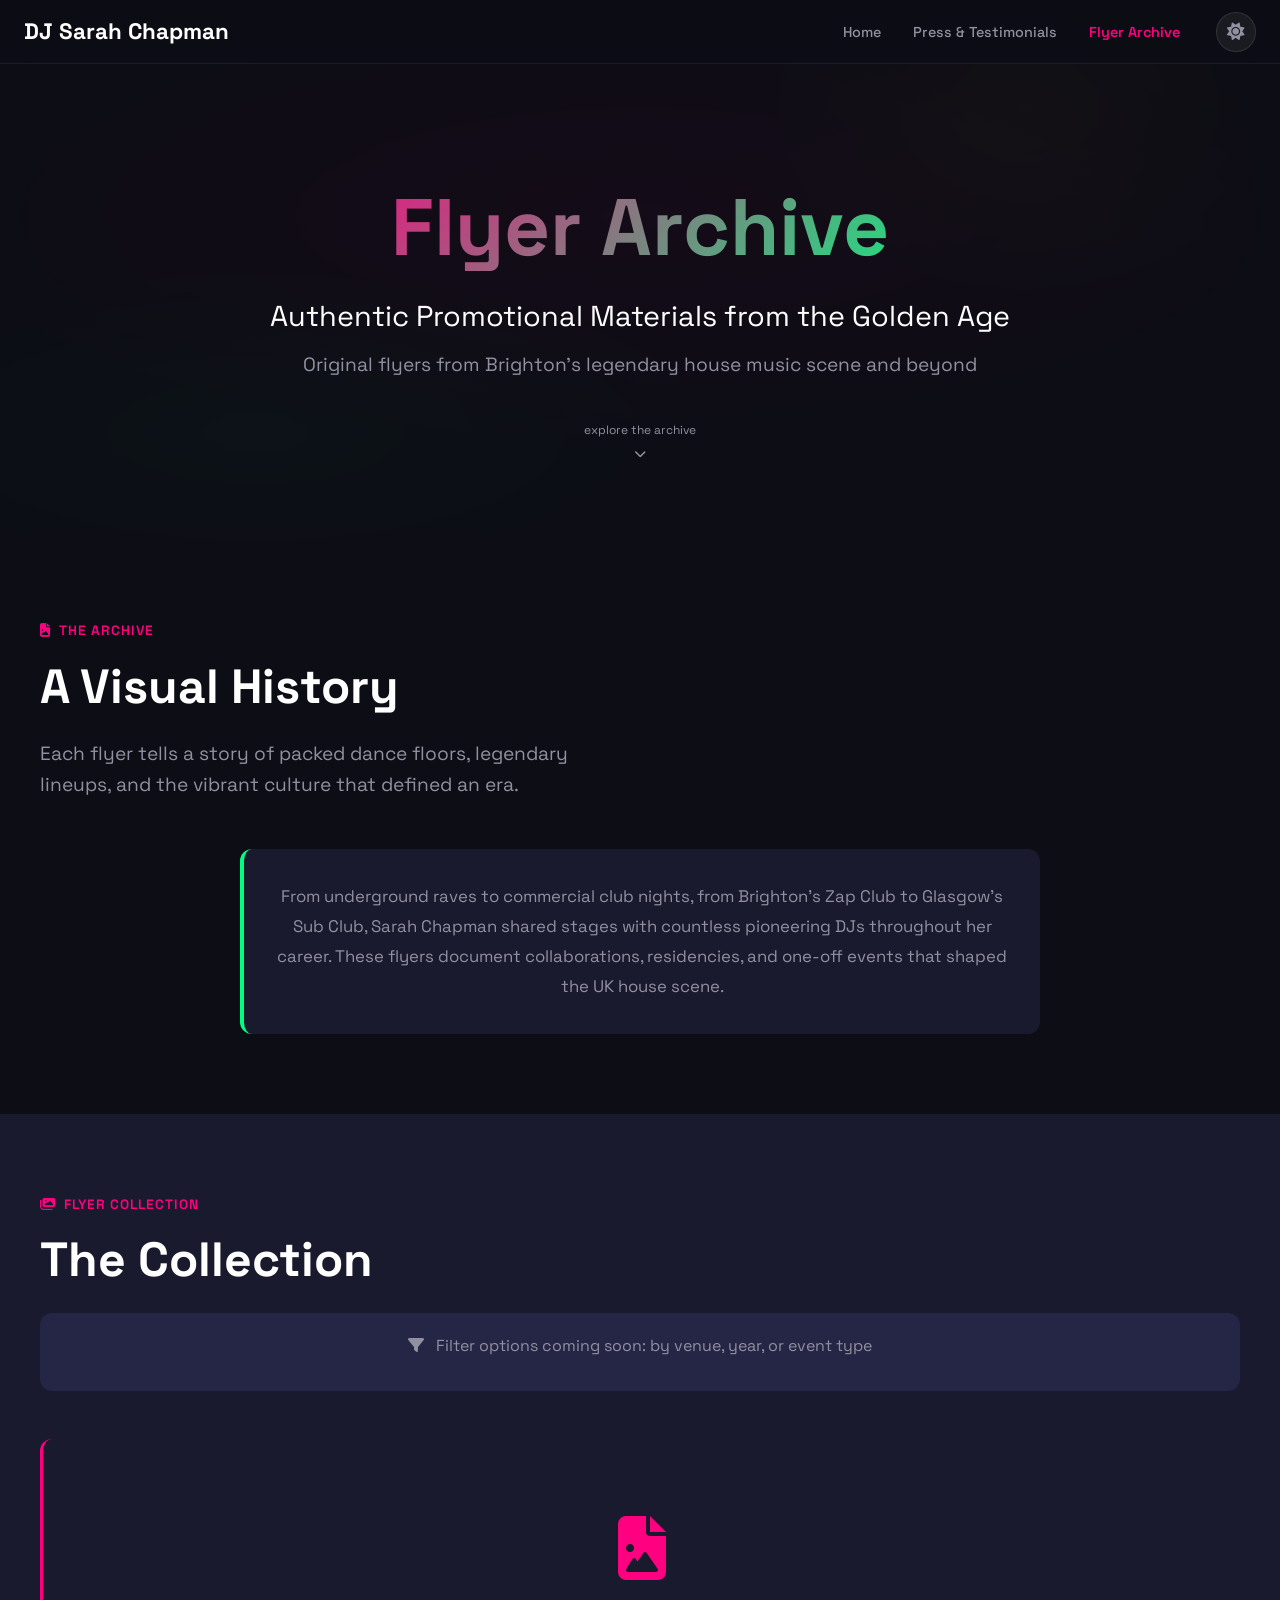
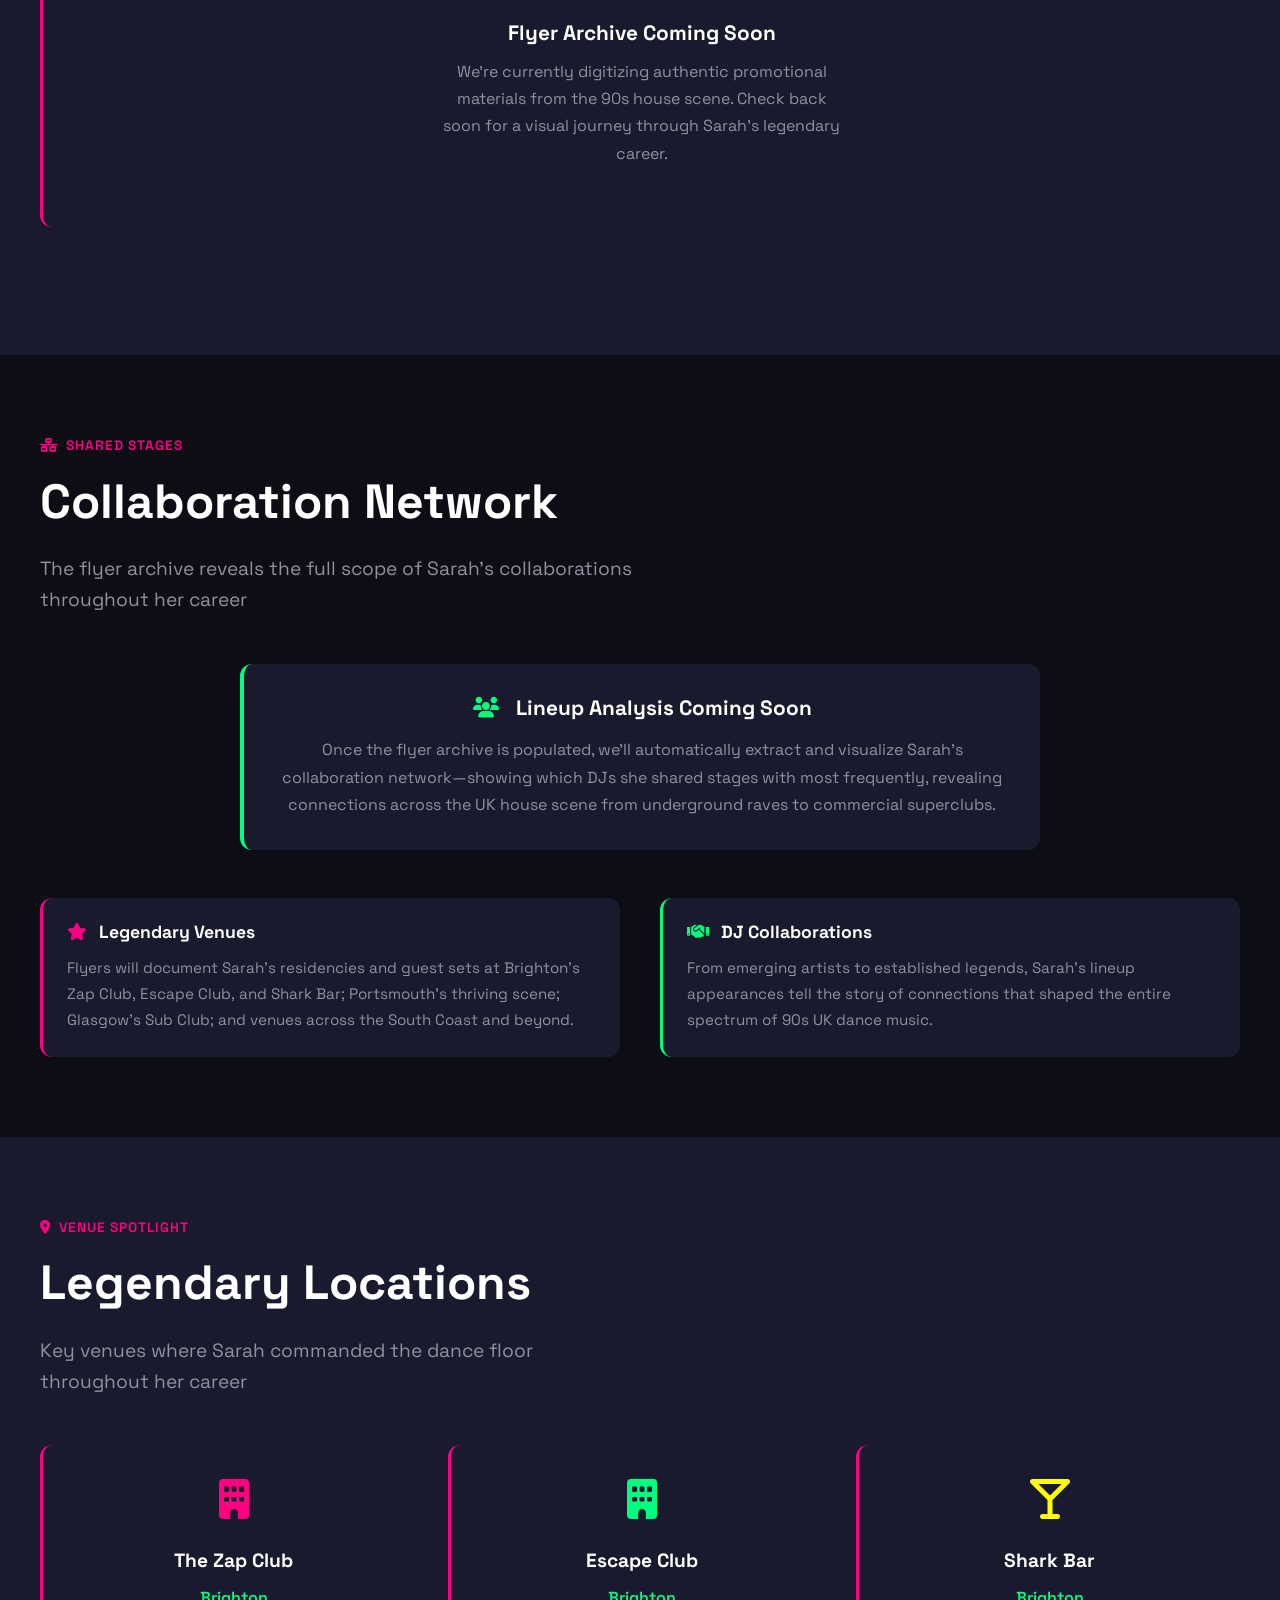
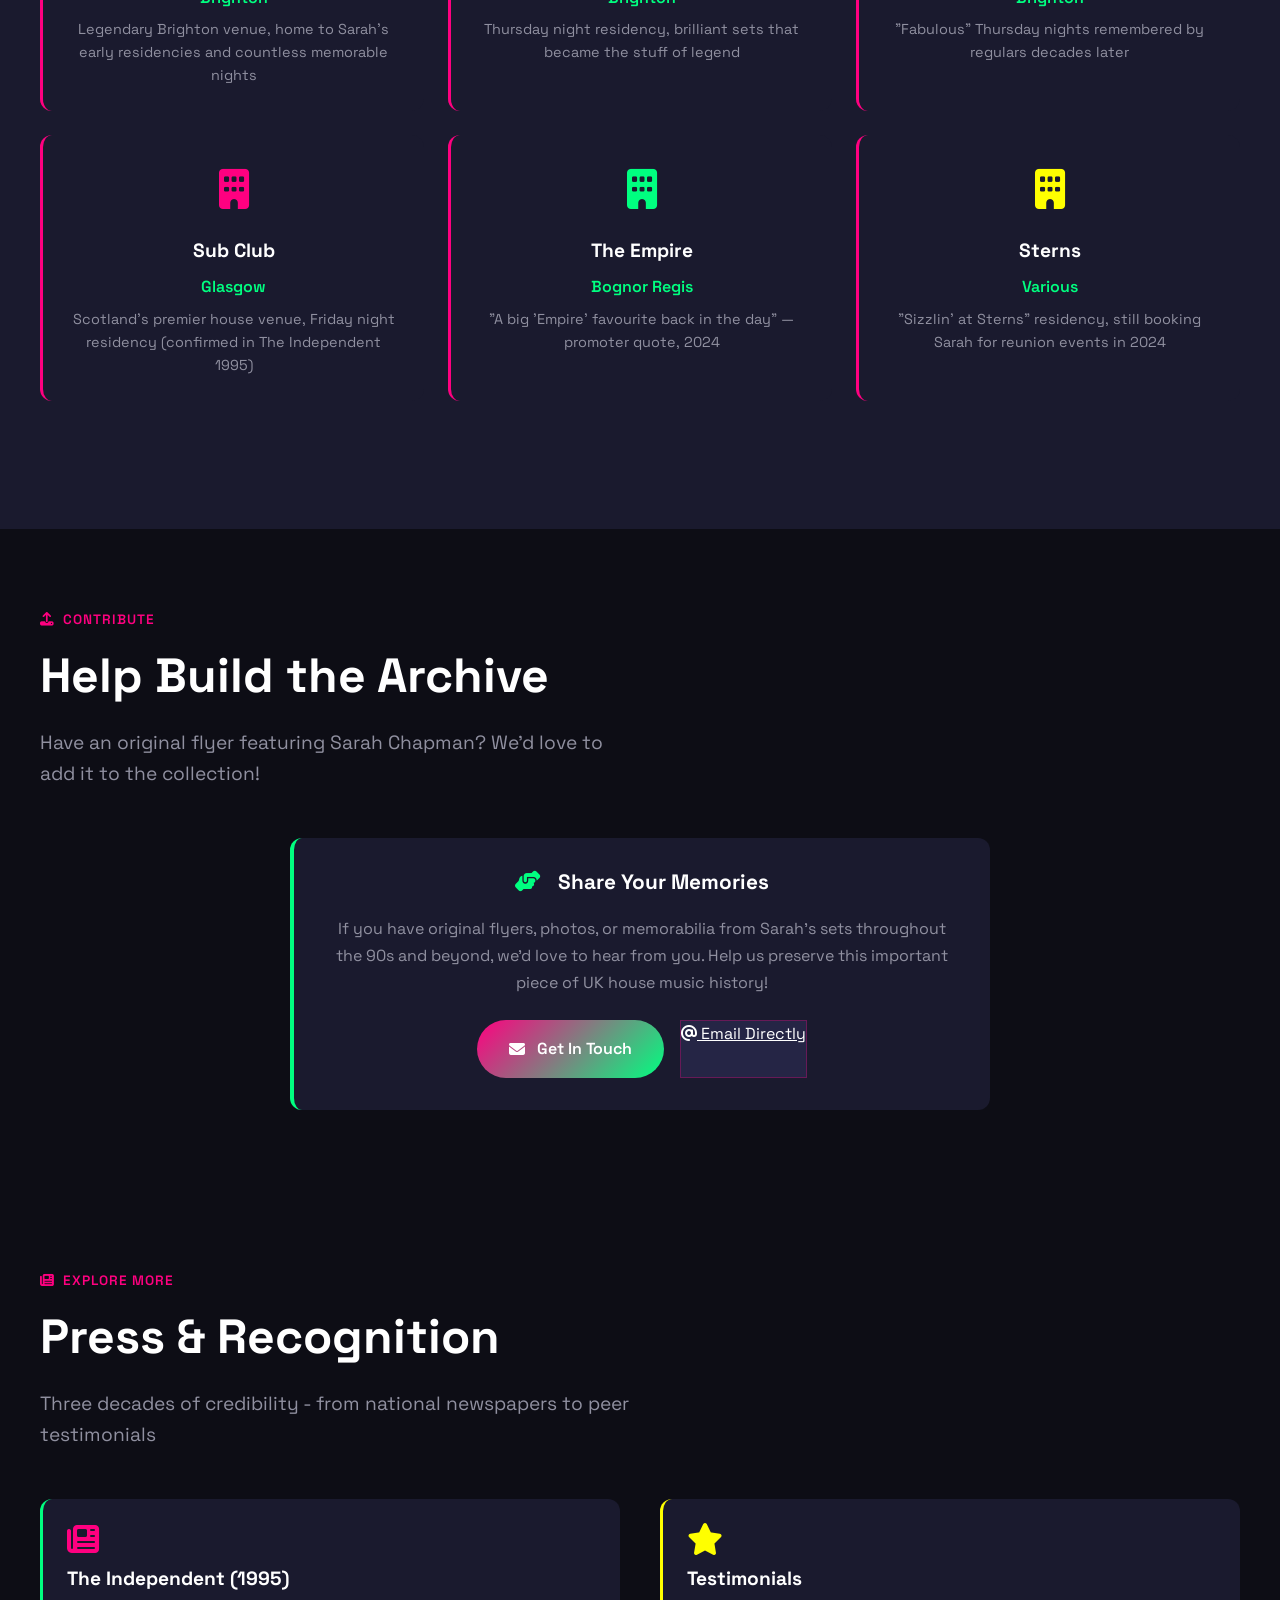
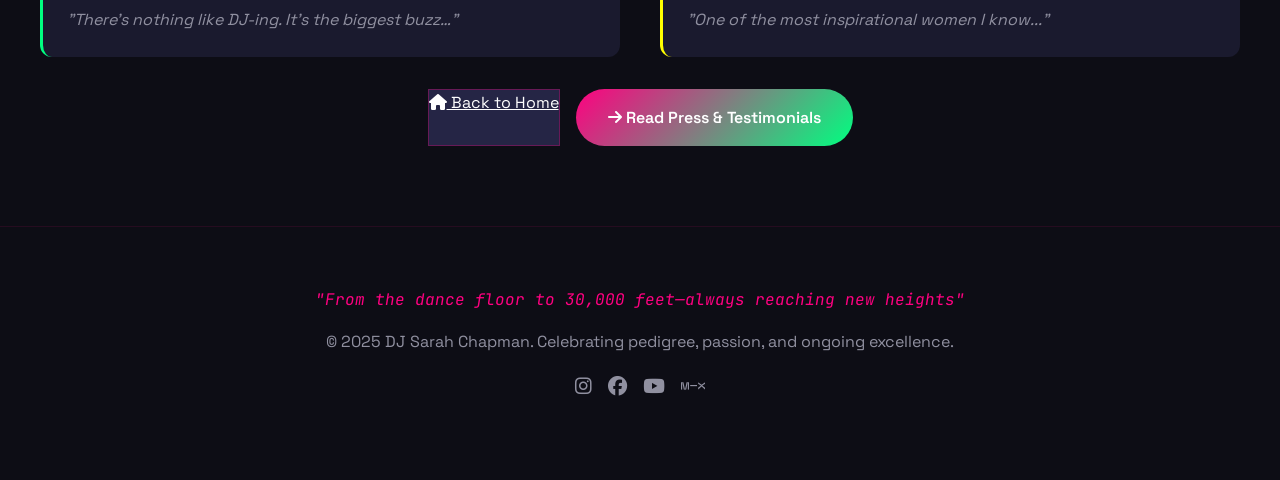
==== commit aba6b9c4: "Fix: Empire Club location - Bognor Regis not Brighton" ====
--- a/flyers.html
+++ b/flyers.html
@@ -3,6 +3,7 @@
 <head>
 <meta charset="UTF-8">
 <meta name="viewport" content="width=device-width, initial-scale=1.0">
+<meta name="robots" content="index, follow">
 <title>Flyer Archive — DJ Sarah Chapman | 90s House Scene History</title>
 <meta name="description" content="Authentic promotional materials from Brighton's legendary house music scene. Original flyers, venue history, and lineup collaborations.">
 <link rel="preconnect" href="https://fonts.googleapis.com">
@@ -205,7 +206,7 @@
           <i class="fas fa-building"></i>
         </div>
         <h3 style="color:var(--text-bright);margin-bottom:12px;font-size:1.2rem">The Empire</h3>
-        <p style="color:var(--accent2);font-weight:600;margin-bottom:8px">Brighton</p>
+        <p style="color:var(--accent2);font-weight:600;margin-bottom:8px">Bognor Regis</p>
         <p style="color:var(--text-dim);line-height:1.6;font-size:0.9rem">
           "A big 'Empire' favourite back in the day" — promoter quote, 2024
         </p>
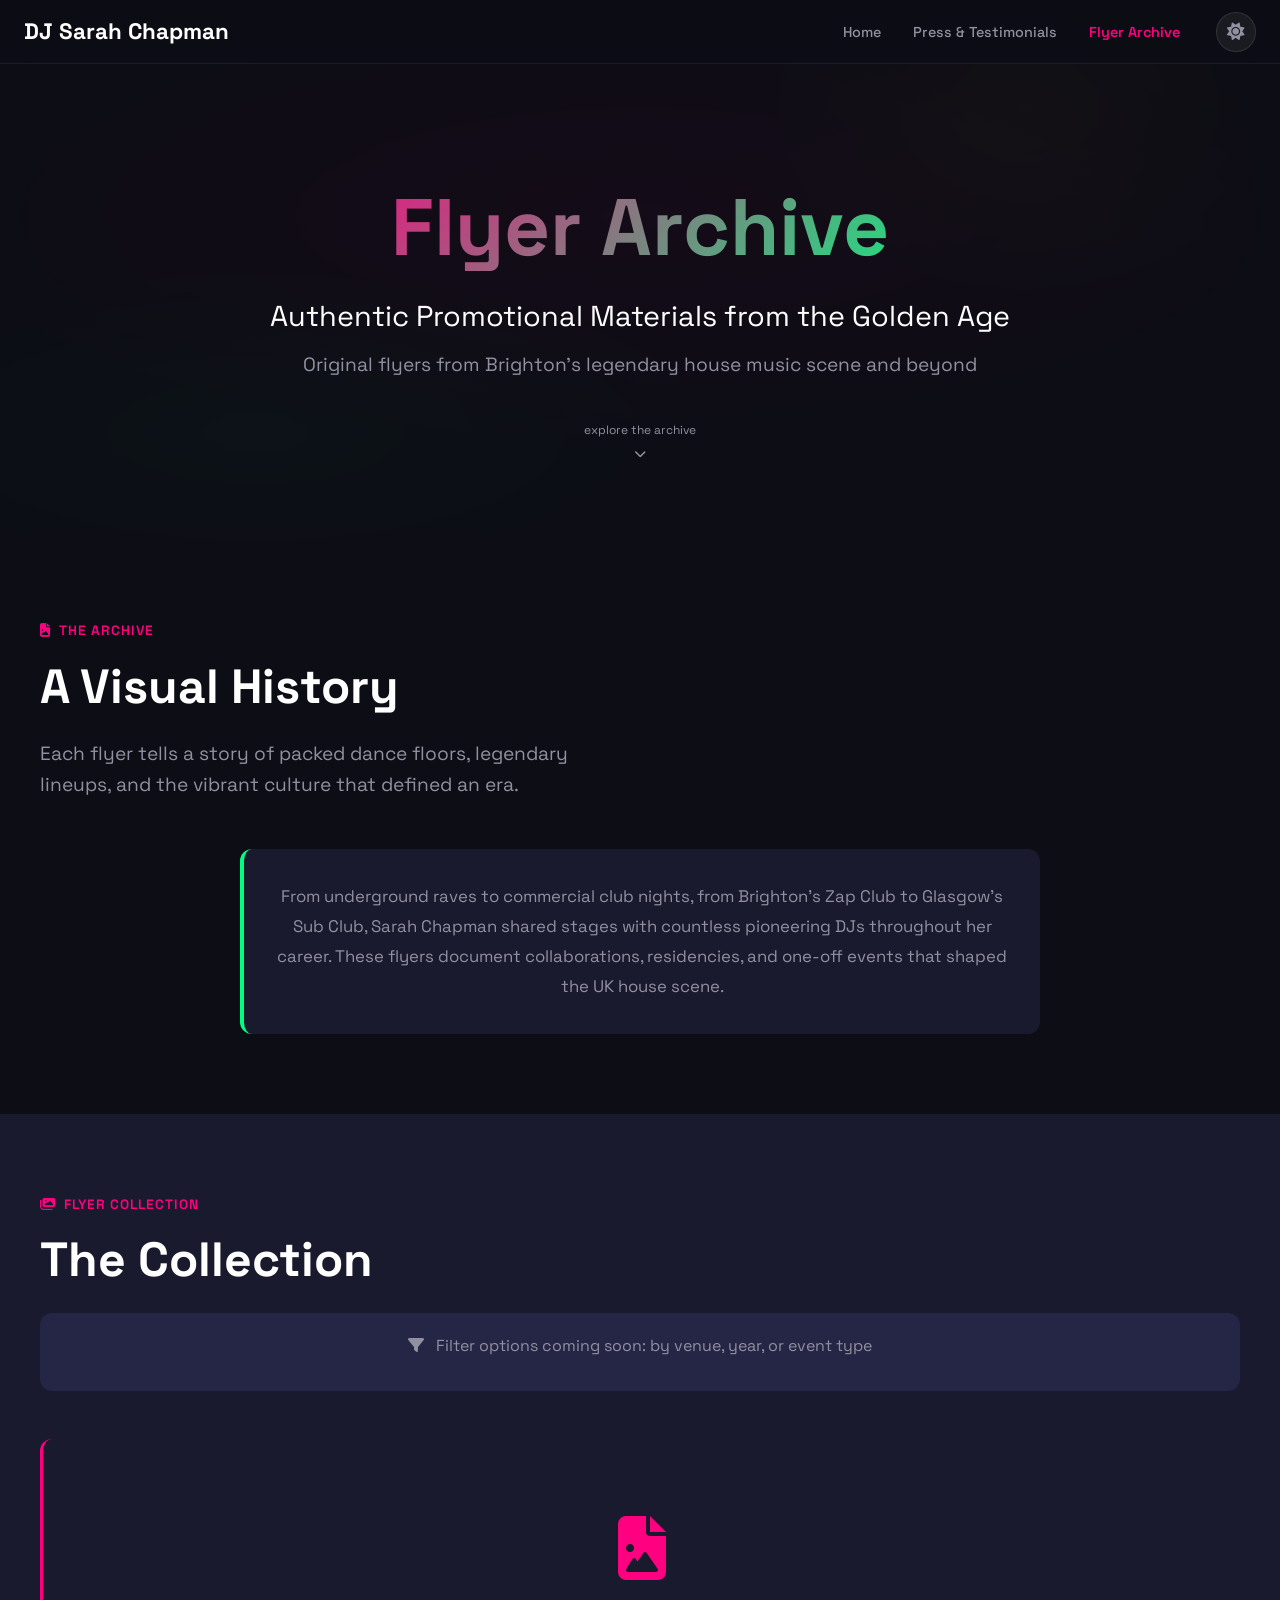
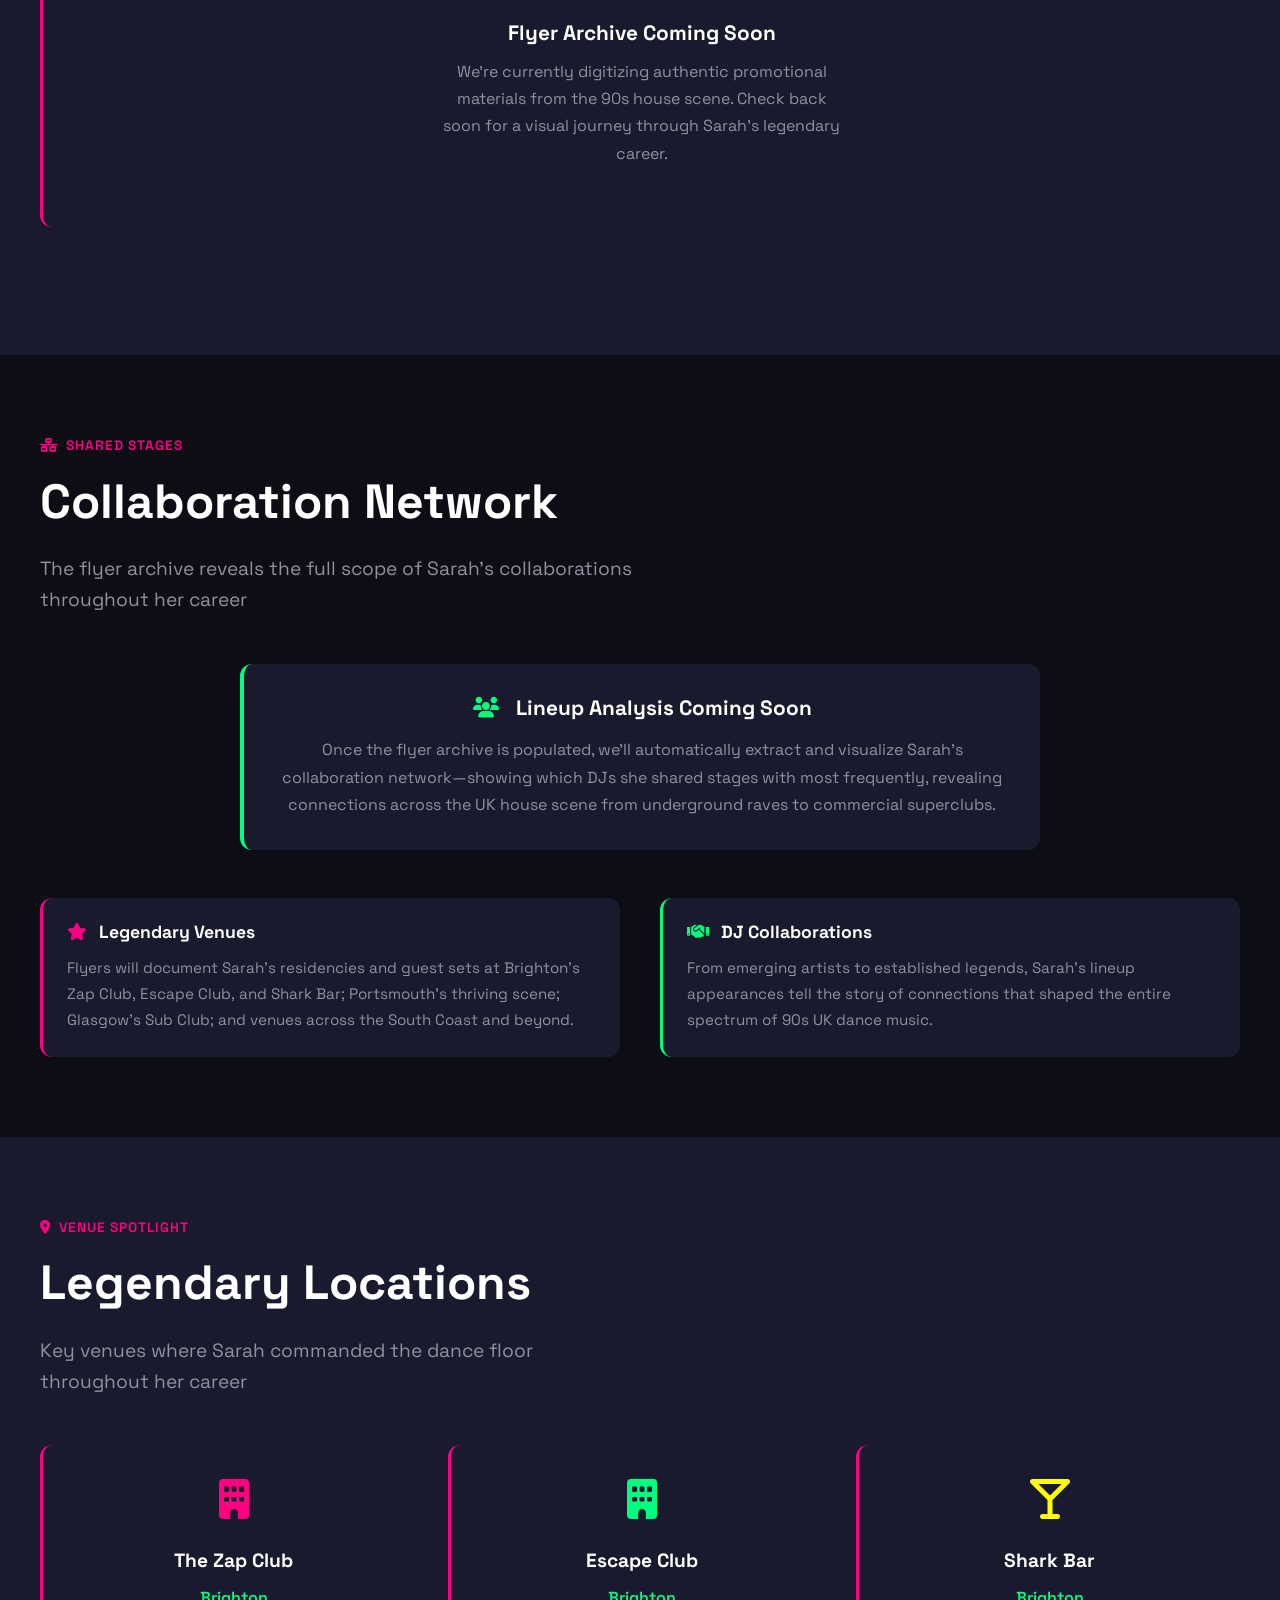
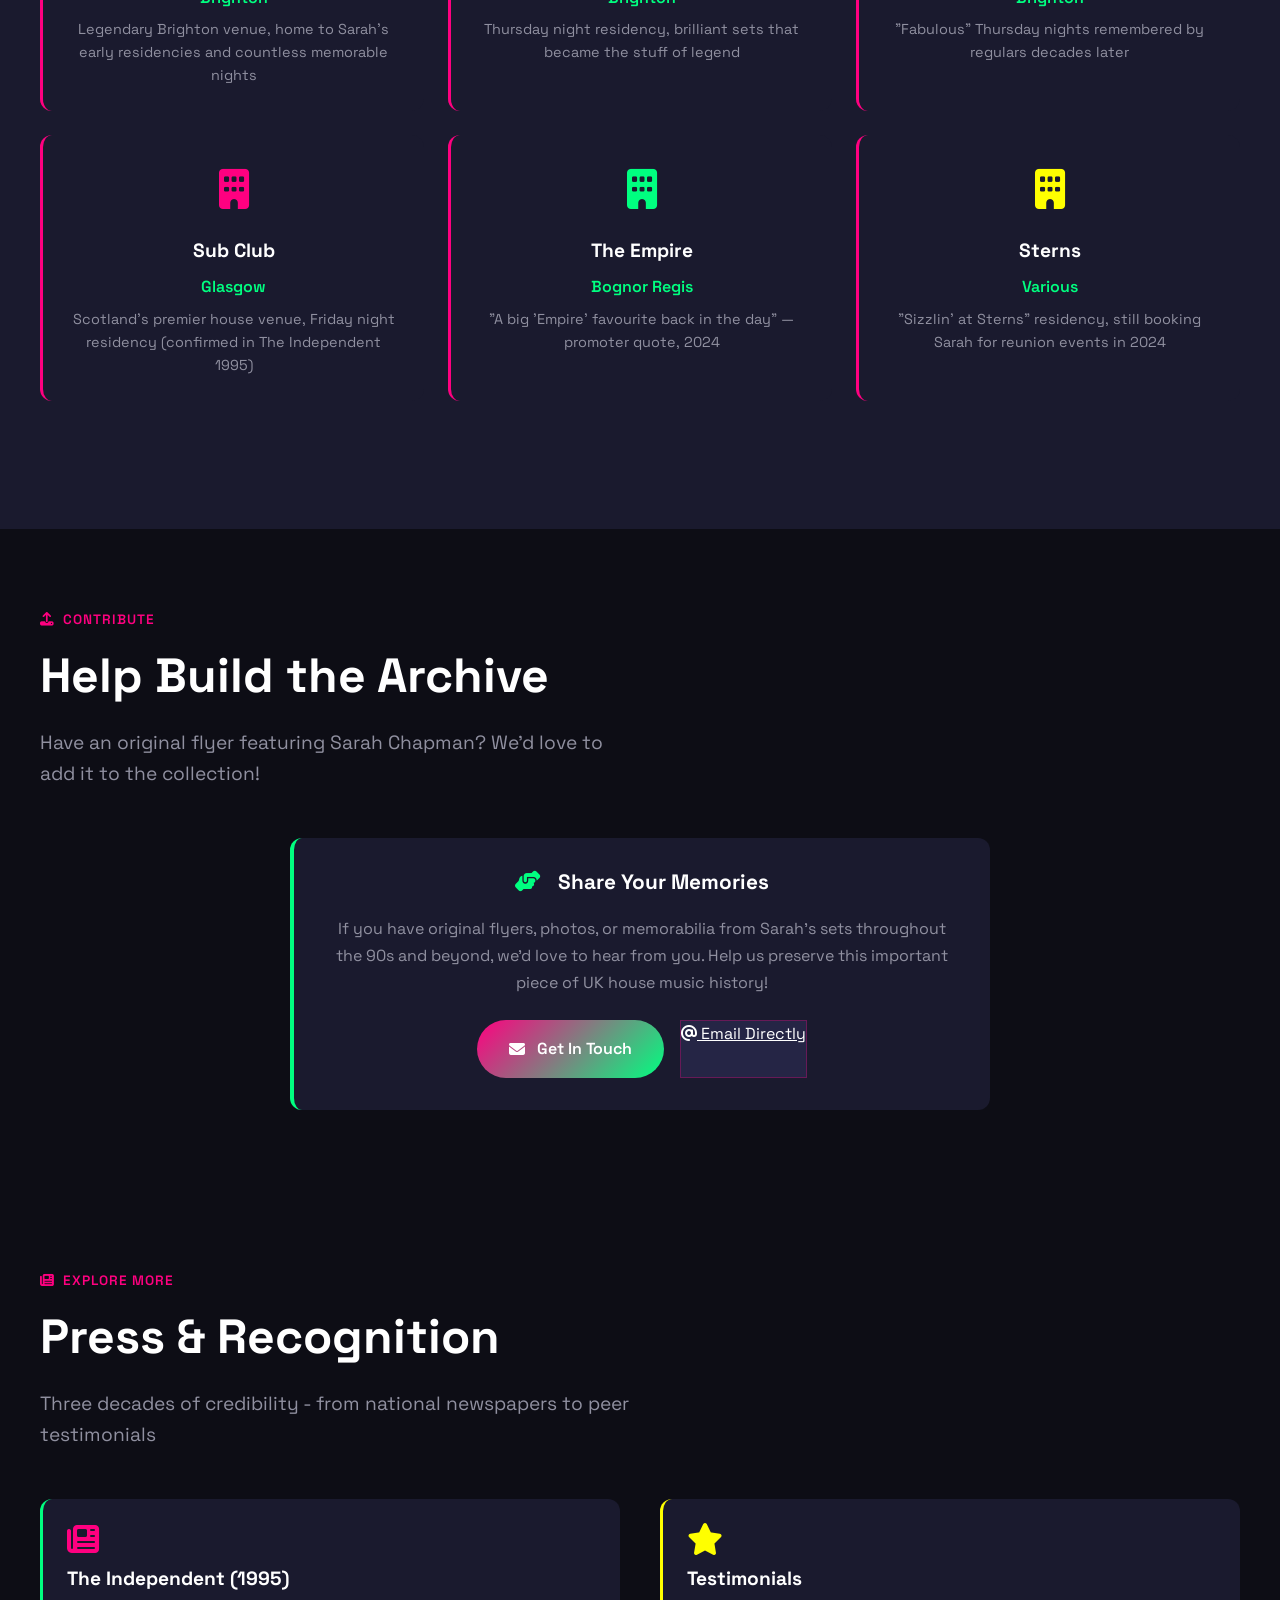
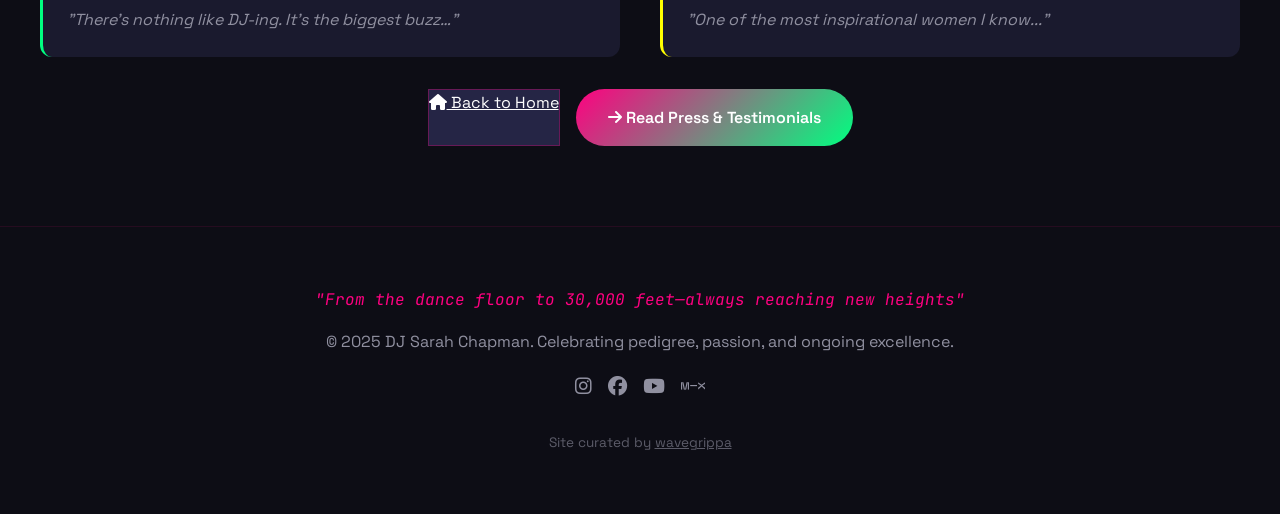
==== commit bde68747: "Add wavegrippa credit to footer for SEO cross-linking" ====
--- a/flyers.html
+++ b/flyers.html
@@ -6,6 +6,7 @@
 <meta name="robots" content="index, follow">
 <title>Flyer Archive — DJ Sarah Chapman | 90s House Scene History</title>
 <meta name="description" content="Authentic promotional materials from Brighton's legendary house music scene. Original flyers, venue history, and lineup collaborations.">
+<link rel="canonical" href="https://djsarahchapman.com/flyers.html">
 <link rel="preconnect" href="https://fonts.googleapis.com">
 <link href="https://fonts.googleapis.com/css2?family=Space+Grotesk:wght@400;500;600;700&family=JetBrains+Mono:wght@400;500&display=swap" rel="stylesheet">
 <link rel="stylesheet" href="https://cdnjs.cloudflare.com/ajax/libs/font-awesome/6.5.1/css/all.min.css">
@@ -315,6 +316,8 @@
     </a>
   </div>
   
+  <p style="margin-top:2rem;font-size:0.85rem;opacity:0.6">Site curated by <a href="https://wavegrippa.com/" rel="noopener" style="color:inherit;text-decoration:underline">wavegrippa</a></p>
+
 </footer>
 
 <script src="script.js"></script>
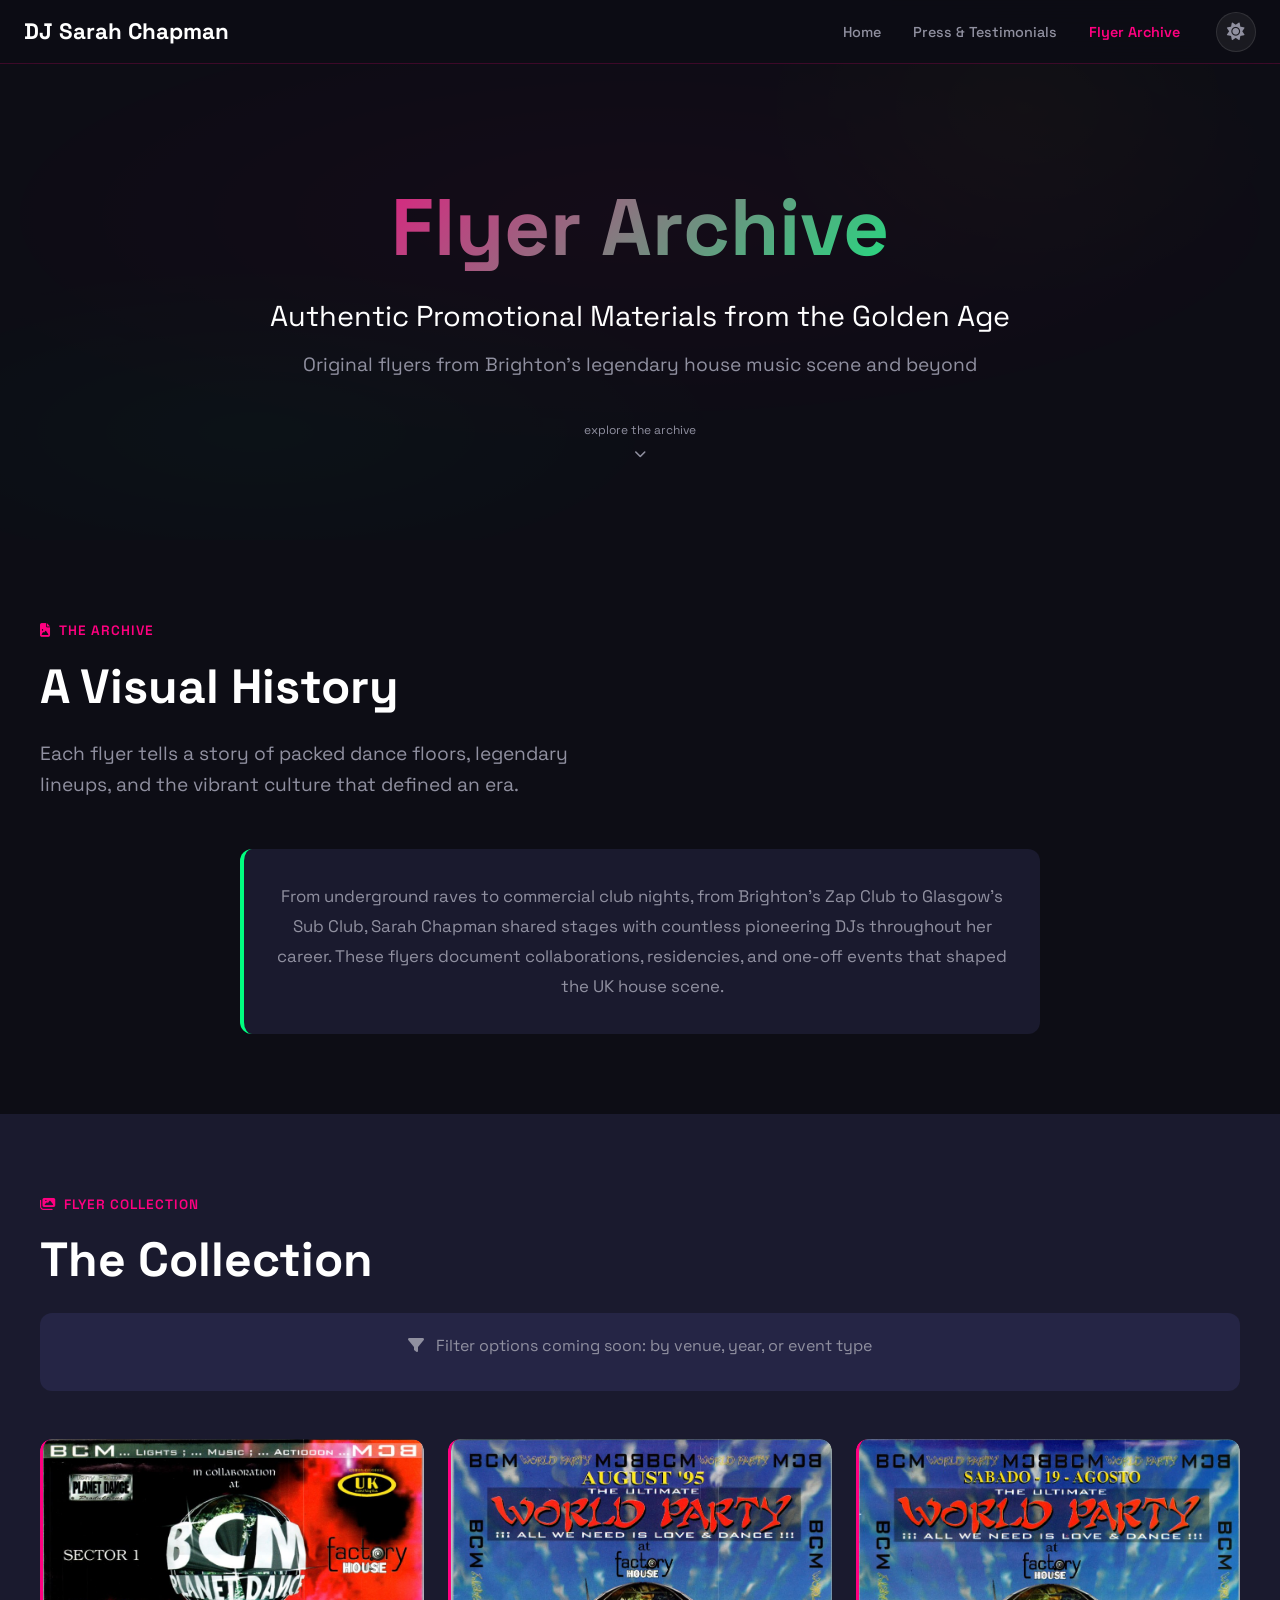
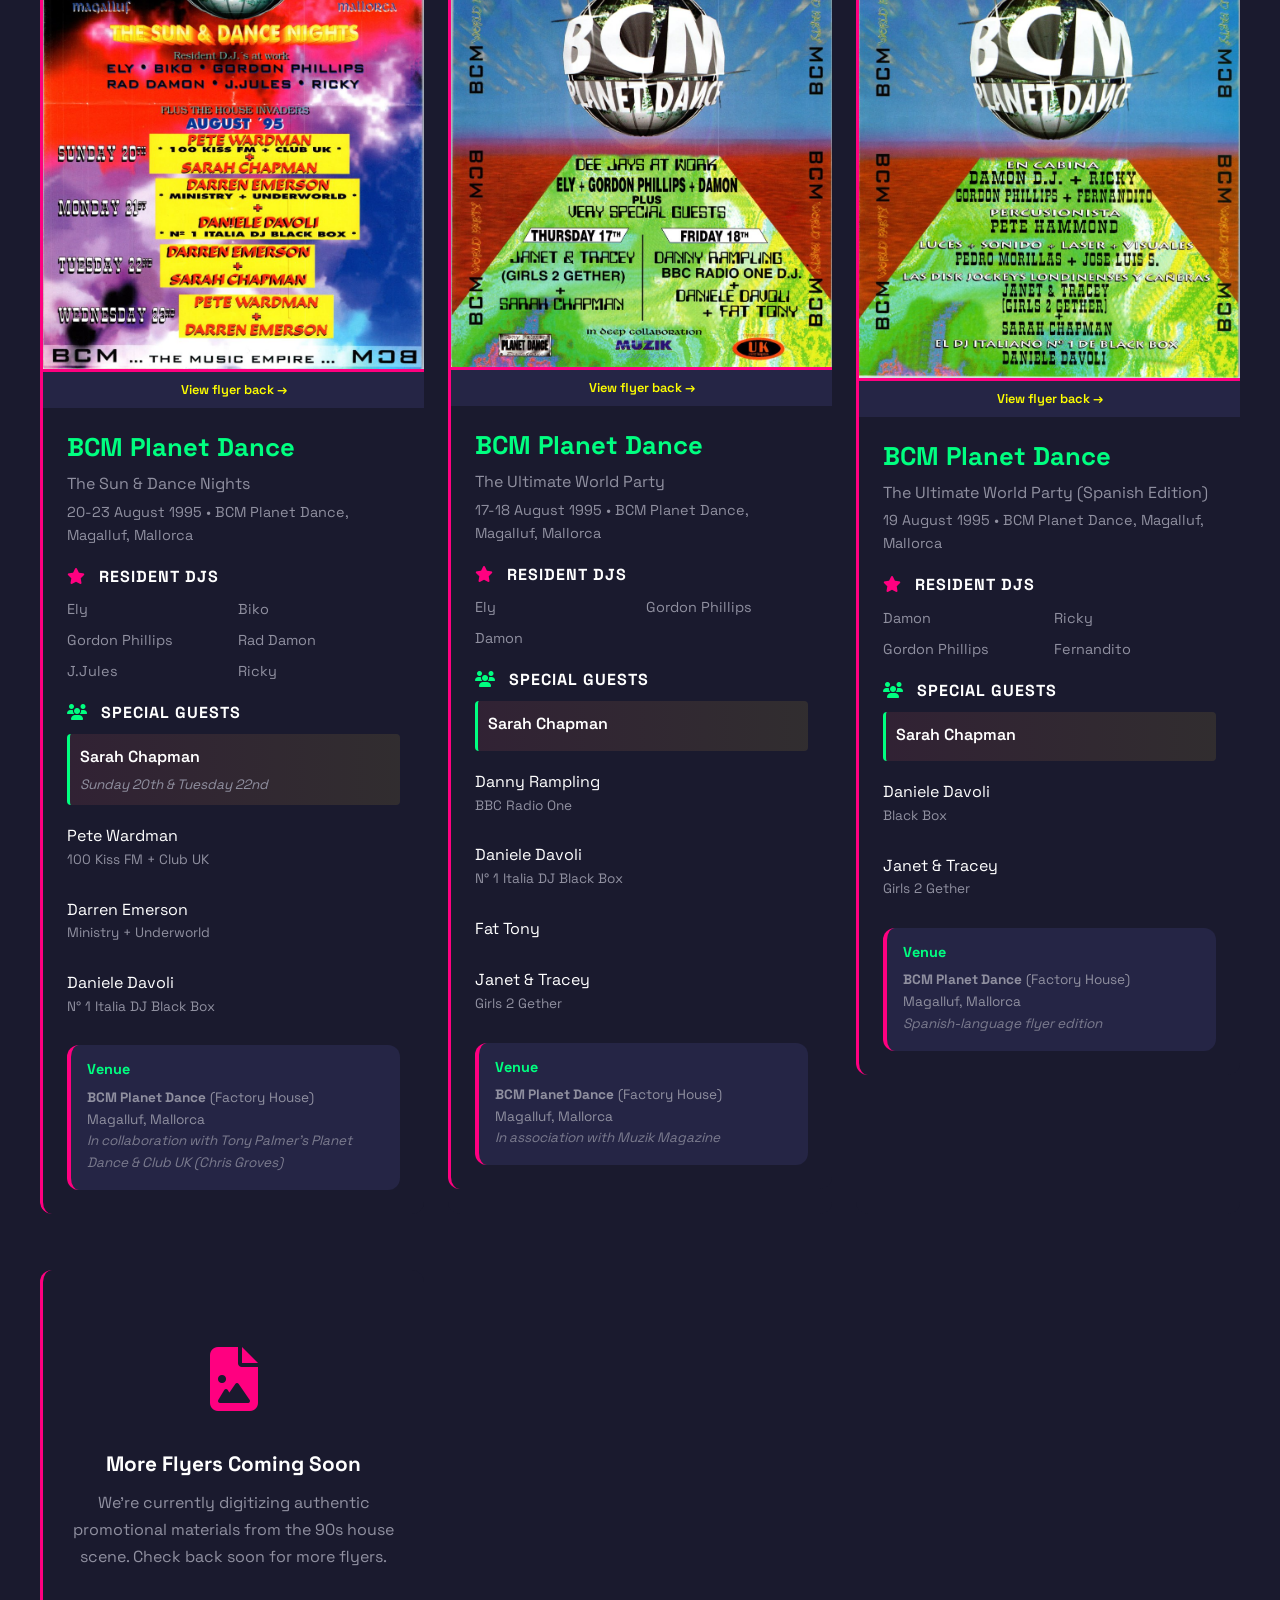
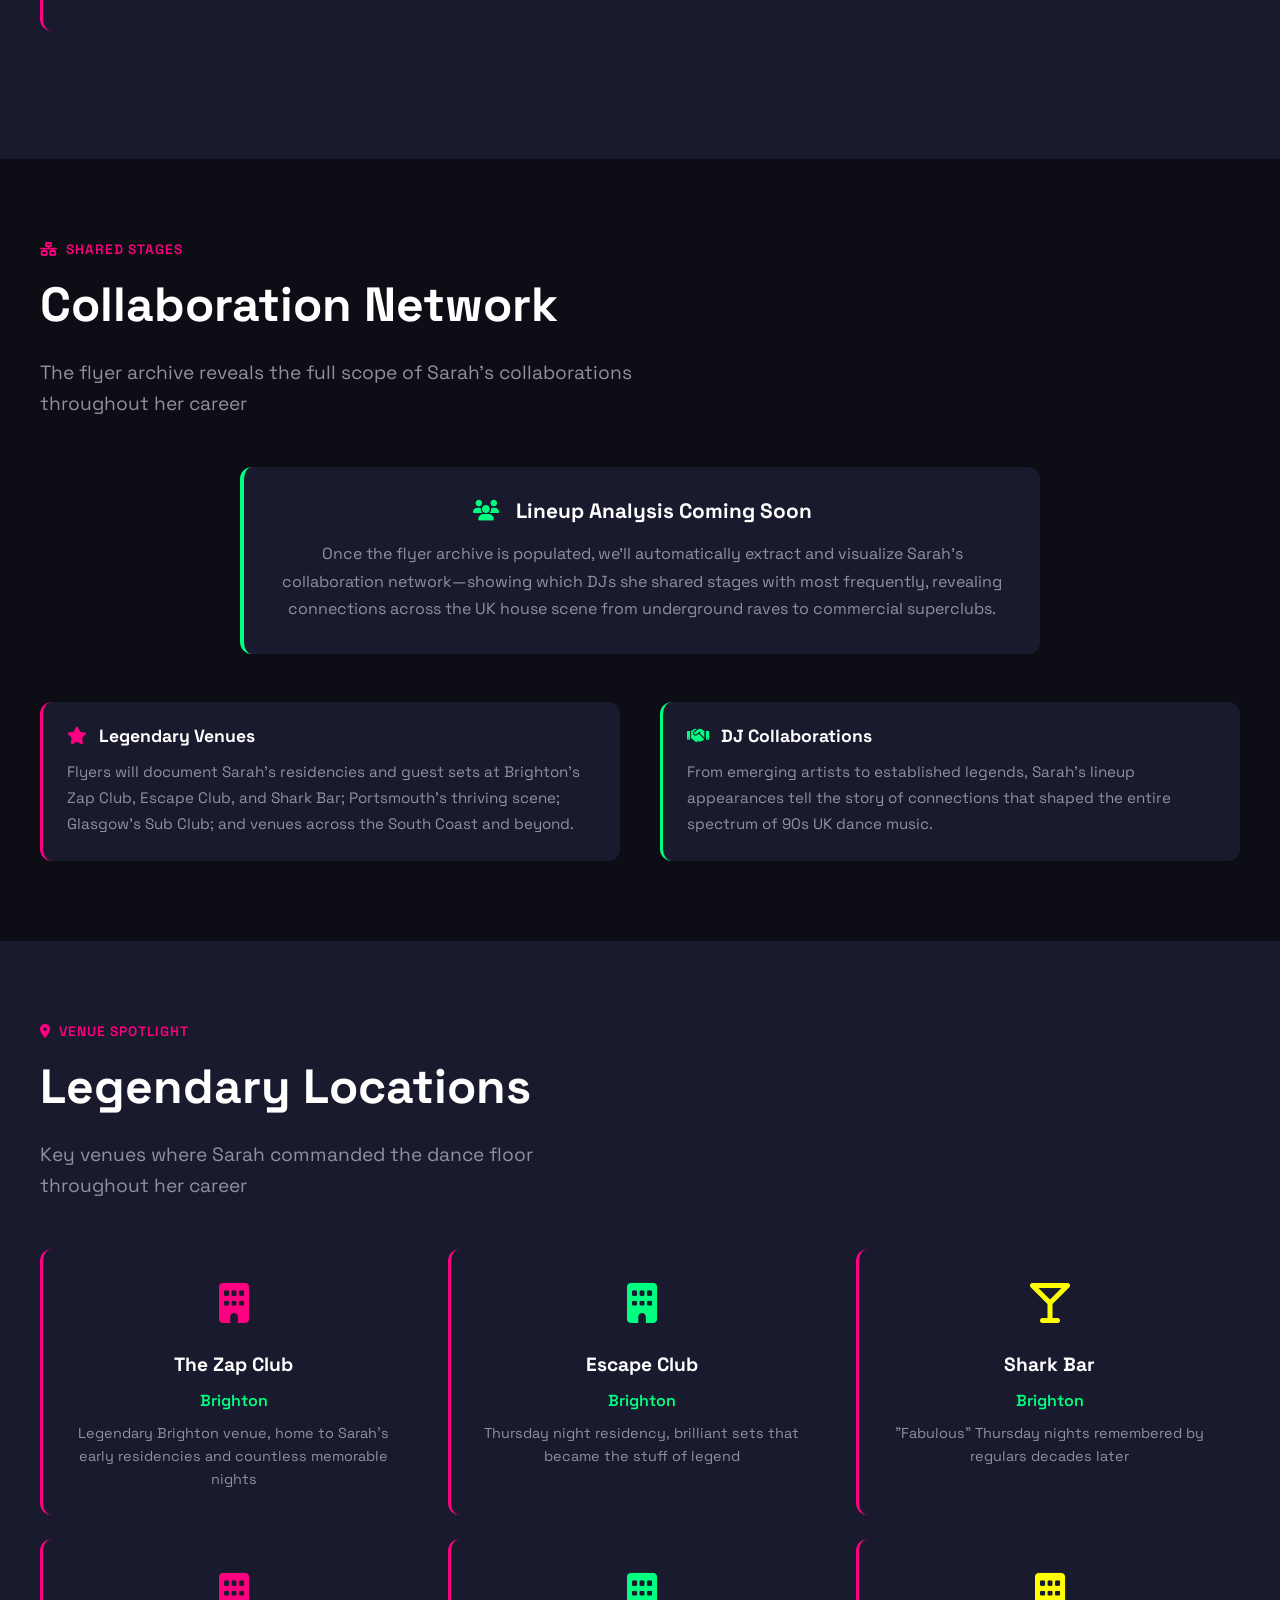
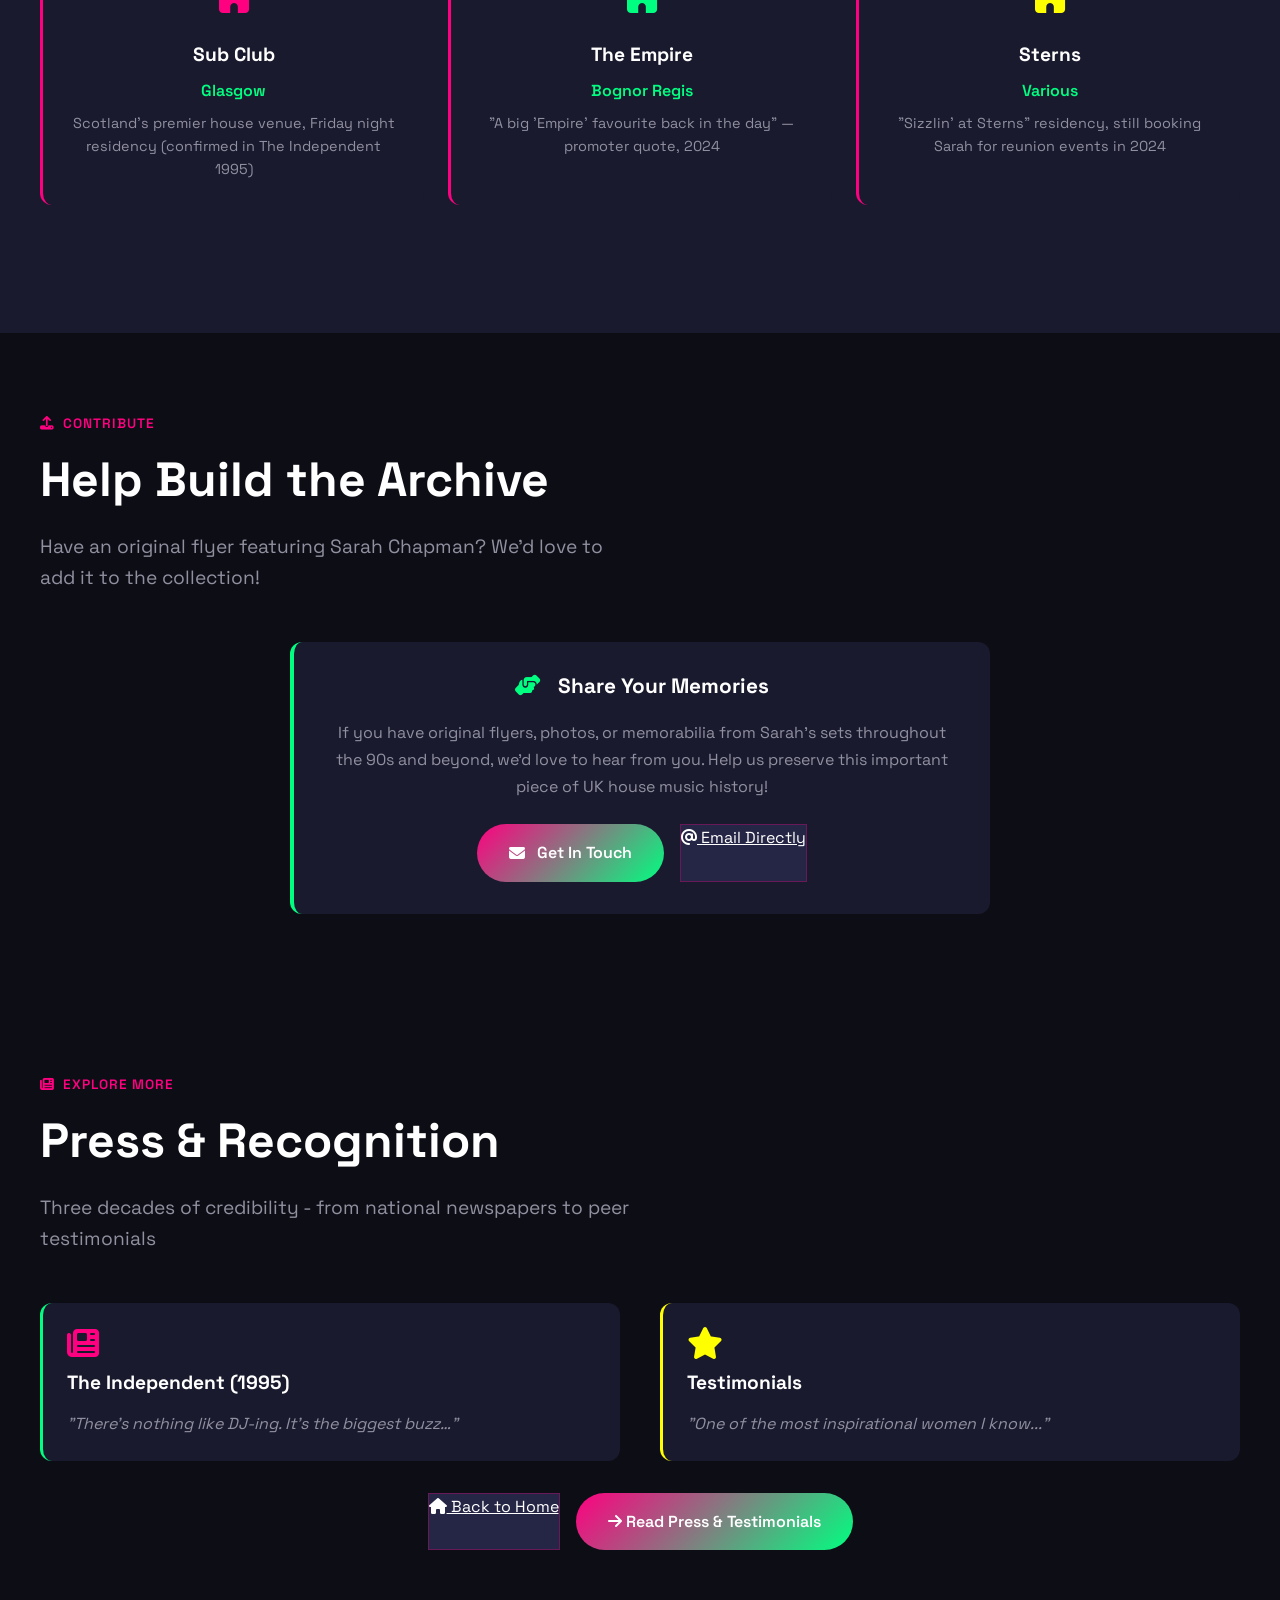
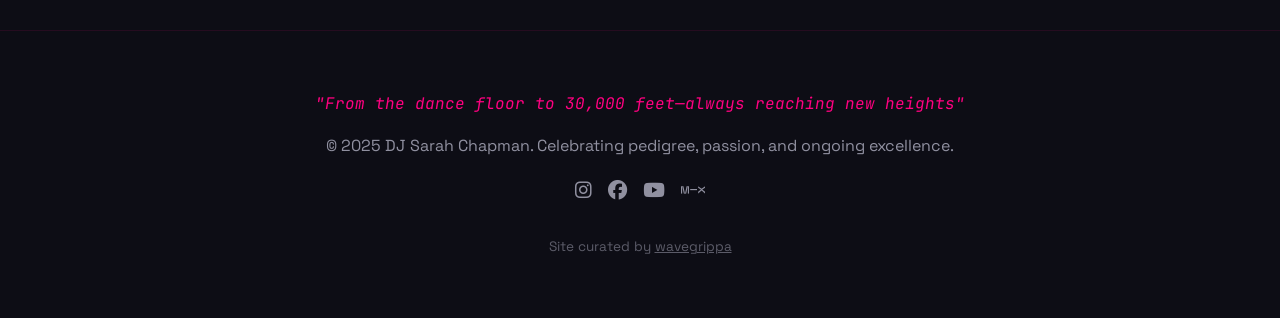
==== commit 3e7d871e: "Add first flyer archive batch: BCM Planet Dance 1995 (3 events, front+back scans, SEO metadata) - Th" ====
--- a/flyers.html
+++ b/flyers.html
@@ -83,14 +83,202 @@
     
     <!-- Gallery container (populated via JavaScript) -->
     <div id="flyerGallery" class="gallery">
+      
+      <!-- BCM Planet Dance - The Sun & Dance Nights - August 1995 -->
+      <div class="gallery-item" itemscope itemtype="https://schema.org/MusicEvent" style="break-inside:avoid;margin-bottom:32px">
+        <div class="card" style="padding:0;overflow:hidden">
+          <img src="images/flyers/1995-08-bcm-planet-dance-front.jpg" alt="Sarah Chapman DJ flyer, BCM Planet Dance Magalluf, The Sun &amp; Dance Nights, August 1995, with Pete Wardman, Darren Emerson, Daniele Davoli" itemprop="image" style="width:100%;display:block;border-bottom:3px solid var(--accent)">
+          <a href="images/flyers/1995-08-bcm-planet-dance-back.jpg" target="_blank" style="display:block;text-align:center;padding:8px;background:var(--bg3);color:var(--accent3);font-size:0.8rem;font-weight:600;text-decoration:none">View flyer back &rarr;</a>
+
+          <div style="padding:24px">
+            <div style="margin-bottom:20px">
+              <h3 style="color:var(--accent2);font-size:1.6rem;margin-bottom:8px" itemprop="name">BCM Planet Dance</h3>
+              <p style="color:var(--text-dim);font-size:1rem;margin-bottom:4px">The Sun &amp; Dance Nights</p>
+              <p style="color:var(--text-dim);font-size:0.9rem"><time itemprop="startDate" datetime="1995-08-20">20-23 August 1995</time> • <span itemprop="location" itemscope itemtype="https://schema.org/Place"><span itemprop="name">BCM Planet Dance</span>, Magalluf, Mallorca</span></p>
+            </div>
+            
+            <div style="margin-bottom:20px">
+              <h4 style="color:var(--text-bright);font-size:1rem;margin-bottom:12px;text-transform:uppercase;letter-spacing:1px">
+                <i class="fas fa-star" style="color:var(--accent);margin-right:8px"></i>
+                Resident DJs
+              </h4>
+              <div style="display:grid;grid-template-columns:repeat(auto-fit,minmax(120px,1fr));gap:8px">
+                <span style="color:var(--text-dim);font-size:0.9rem">Ely</span>
+                <span style="color:var(--text-dim);font-size:0.9rem">Biko</span>
+                <span style="color:var(--text-dim);font-size:0.9rem">Gordon Phillips</span>
+                <span style="color:var(--text-dim);font-size:0.9rem">Rad Damon</span>
+                <span style="color:var(--text-dim);font-size:0.9rem">J.Jules</span>
+                <span style="color:var(--text-dim);font-size:0.9rem">Ricky</span>
+              </div>
+            </div>
+            
+            <div style="margin-bottom:20px">
+              <h4 style="color:var(--text-bright);font-size:1rem;margin-bottom:12px;text-transform:uppercase;letter-spacing:1px">
+                <i class="fas fa-users" style="color:var(--accent2);margin-right:8px"></i>
+                Special Guests
+              </h4>
+              <div style="display:flex;flex-direction:column;gap:10px">
+                <div style="padding:10px;background:linear-gradient(90deg,rgba(255,107,107,0.1),rgba(255,217,61,0.1));border-left:3px solid var(--accent2);border-radius:4px">
+                  <div style="color:var(--text-bright);font-weight:600;margin-bottom:4px" itemprop="performer">Sarah Chapman</div>
+                  <div style="color:var(--text-dim);font-size:0.85rem;font-style:italic">Sunday 20th & Tuesday 22nd</div>
+                </div>
+                <div style="padding:8px 0;border-bottom:1px solid var(--border)">
+                  <div style="color:var(--text-bright)" itemprop="performer">Pete Wardman</div>
+                  <div style="color:var(--text-dim);font-size:0.85rem">100 Kiss FM + Club UK</div>
+                </div>
+                <div style="padding:8px 0;border-bottom:1px solid var(--border)">
+                  <div style="color:var(--text-bright)" itemprop="performer">Darren Emerson</div>
+                  <div style="color:var(--text-dim);font-size:0.85rem">Ministry + Underworld</div>
+                </div>
+                <div style="padding:8px 0">
+                  <div style="color:var(--text-bright)" itemprop="performer">Daniele Davoli</div>
+                  <div style="color:var(--text-dim);font-size:0.85rem">N° 1 Italia DJ Black Box</div>
+                </div>
+              </div>
+            </div>
+            
+            <div style="padding:16px;background:var(--bg3);border-radius:var(--radius);border-left:4px solid var(--accent)">
+              <h4 style="color:var(--accent2);font-size:0.9rem;margin-bottom:8px">Venue</h4>
+              <p style="color:var(--text-dim);font-size:0.85rem;line-height:1.6">
+                <strong>BCM Planet Dance</strong> (Factory House)<br>
+                Magalluf, Mallorca<br>
+                <em style="opacity:0.8">In collaboration with Tony Palmer's Planet Dance & Club UK (Chris Groves)</em>
+              </p>
+            </div>
+          </div>
+        </div>
+      </div>
+
+      <!-- BCM Planet Dance - The Ultimate World Party (English) - 17-18 August 1995 -->
+      <div class="gallery-item" itemscope itemtype="https://schema.org/MusicEvent" style="break-inside:avoid;margin-bottom:32px">
+        <div class="card" style="padding:0;overflow:hidden">
+          <img src="images/flyers/1995-08-bcm-ultimate-world-party-en-front.jpg" alt="Sarah Chapman DJ flyer, BCM Planet Dance Magalluf, The Ultimate World Party, August 1995, with Danny Rampling, Daniele Davoli, Fat Tony" itemprop="image" style="width:100%;display:block;border-bottom:3px solid var(--accent)">
+          <a href="images/flyers/1995-08-bcm-ultimate-world-party-en-back.jpg" target="_blank" style="display:block;text-align:center;padding:8px;background:var(--bg3);color:var(--accent3);font-size:0.8rem;font-weight:600;text-decoration:none">View flyer back &rarr;</a>
+
+          <div style="padding:24px">
+            <div style="margin-bottom:20px">
+              <h3 style="color:var(--accent2);font-size:1.6rem;margin-bottom:8px" itemprop="name">BCM Planet Dance</h3>
+              <p style="color:var(--text-dim);font-size:1rem;margin-bottom:4px">The Ultimate World Party</p>
+              <p style="color:var(--text-dim);font-size:0.9rem"><time itemprop="startDate" datetime="1995-08-17">17-18 August 1995</time> • <span itemprop="location" itemscope itemtype="https://schema.org/Place"><span itemprop="name">BCM Planet Dance</span>, Magalluf, Mallorca</span></p>
+            </div>
+
+            <div style="margin-bottom:20px">
+              <h4 style="color:var(--text-bright);font-size:1rem;margin-bottom:12px;text-transform:uppercase;letter-spacing:1px">
+                <i class="fas fa-star" style="color:var(--accent);margin-right:8px"></i>
+                Resident DJs
+              </h4>
+              <div style="display:grid;grid-template-columns:repeat(auto-fit,minmax(120px,1fr));gap:8px">
+                <span style="color:var(--text-dim);font-size:0.9rem">Ely</span>
+                <span style="color:var(--text-dim);font-size:0.9rem">Gordon Phillips</span>
+                <span style="color:var(--text-dim);font-size:0.9rem">Damon</span>
+              </div>
+            </div>
+
+            <div style="margin-bottom:20px">
+              <h4 style="color:var(--text-bright);font-size:1rem;margin-bottom:12px;text-transform:uppercase;letter-spacing:1px">
+                <i class="fas fa-users" style="color:var(--accent2);margin-right:8px"></i>
+                Special Guests
+              </h4>
+              <div style="display:flex;flex-direction:column;gap:10px">
+                <div style="padding:10px;background:linear-gradient(90deg,rgba(255,107,107,0.1),rgba(255,217,61,0.1));border-left:3px solid var(--accent2);border-radius:4px">
+                  <div style="color:var(--text-bright);font-weight:600;margin-bottom:4px" itemprop="performer">Sarah Chapman</div>
+                </div>
+                <div style="padding:8px 0;border-bottom:1px solid var(--border)">
+                  <div style="color:var(--text-bright)" itemprop="performer">Danny Rampling</div>
+                  <div style="color:var(--text-dim);font-size:0.85rem">BBC Radio One</div>
+                </div>
+                <div style="padding:8px 0;border-bottom:1px solid var(--border)">
+                  <div style="color:var(--text-bright)" itemprop="performer">Daniele Davoli</div>
+                  <div style="color:var(--text-dim);font-size:0.85rem">N° 1 Italia DJ Black Box</div>
+                </div>
+                <div style="padding:8px 0;border-bottom:1px solid var(--border)">
+                  <div style="color:var(--text-bright)" itemprop="performer">Fat Tony</div>
+                </div>
+                <div style="padding:8px 0">
+                  <div style="color:var(--text-bright)" itemprop="performer">Janet &amp; Tracey</div>
+                  <div style="color:var(--text-dim);font-size:0.85rem">Girls 2 Gether</div>
+                </div>
+              </div>
+            </div>
+
+            <div style="padding:16px;background:var(--bg3);border-radius:var(--radius);border-left:4px solid var(--accent)">
+              <h4 style="color:var(--accent2);font-size:0.9rem;margin-bottom:8px">Venue</h4>
+              <p style="color:var(--text-dim);font-size:0.85rem;line-height:1.6">
+                <strong>BCM Planet Dance</strong> (Factory House)<br>
+                Magalluf, Mallorca<br>
+                <em style="opacity:0.8">In association with Muzik Magazine</em>
+              </p>
+            </div>
+          </div>
+        </div>
+      </div>
+
+      <!-- BCM Planet Dance - The Ultimate World Party (Spanish edition) - 19 August 1995 -->
+      <div class="gallery-item" itemscope itemtype="https://schema.org/MusicEvent" style="break-inside:avoid;margin-bottom:32px">
+        <div class="card" style="padding:0;overflow:hidden">
+          <img src="images/flyers/1995-08-bcm-ultimate-world-party-es-front.jpg" alt="Sarah Chapman DJ flyer, BCM Planet Dance Magalluf, The Ultimate World Party, 19 August 1995 Spanish edition, with Daniele Davoli" itemprop="image" style="width:100%;display:block;border-bottom:3px solid var(--accent)">
+          <a href="images/flyers/1995-08-bcm-ultimate-world-party-es-back.jpg" target="_blank" style="display:block;text-align:center;padding:8px;background:var(--bg3);color:var(--accent3);font-size:0.8rem;font-weight:600;text-decoration:none">View flyer back &rarr;</a>
+
+          <div style="padding:24px">
+            <div style="margin-bottom:20px">
+              <h3 style="color:var(--accent2);font-size:1.6rem;margin-bottom:8px" itemprop="name">BCM Planet Dance</h3>
+              <p style="color:var(--text-dim);font-size:1rem;margin-bottom:4px">The Ultimate World Party (Spanish Edition)</p>
+              <p style="color:var(--text-dim);font-size:0.9rem"><time itemprop="startDate" datetime="1995-08-19">19 August 1995</time> • <span itemprop="location" itemscope itemtype="https://schema.org/Place"><span itemprop="name">BCM Planet Dance</span>, Magalluf, Mallorca</span></p>
+            </div>
+
+            <div style="margin-bottom:20px">
+              <h4 style="color:var(--text-bright);font-size:1rem;margin-bottom:12px;text-transform:uppercase;letter-spacing:1px">
+                <i class="fas fa-star" style="color:var(--accent);margin-right:8px"></i>
+                Resident DJs
+              </h4>
+              <div style="display:grid;grid-template-columns:repeat(auto-fit,minmax(120px,1fr));gap:8px">
+                <span style="color:var(--text-dim);font-size:0.9rem">Damon</span>
+                <span style="color:var(--text-dim);font-size:0.9rem">Ricky</span>
+                <span style="color:var(--text-dim);font-size:0.9rem">Gordon Phillips</span>
+                <span style="color:var(--text-dim);font-size:0.9rem">Fernandito</span>
+              </div>
+            </div>
+
+            <div style="margin-bottom:20px">
+              <h4 style="color:var(--text-bright);font-size:1rem;margin-bottom:12px;text-transform:uppercase;letter-spacing:1px">
+                <i class="fas fa-users" style="color:var(--accent2);margin-right:8px"></i>
+                Special Guests
+              </h4>
+              <div style="display:flex;flex-direction:column;gap:10px">
+                <div style="padding:10px;background:linear-gradient(90deg,rgba(255,107,107,0.1),rgba(255,217,61,0.1));border-left:3px solid var(--accent2);border-radius:4px">
+                  <div style="color:var(--text-bright);font-weight:600;margin-bottom:4px" itemprop="performer">Sarah Chapman</div>
+                </div>
+                <div style="padding:8px 0;border-bottom:1px solid var(--border)">
+                  <div style="color:var(--text-bright)" itemprop="performer">Daniele Davoli</div>
+                  <div style="color:var(--text-dim);font-size:0.85rem">Black Box</div>
+                </div>
+                <div style="padding:8px 0">
+                  <div style="color:var(--text-bright)" itemprop="performer">Janet &amp; Tracey</div>
+                  <div style="color:var(--text-dim);font-size:0.85rem">Girls 2 Gether</div>
+                </div>
+              </div>
+            </div>
+
+            <div style="padding:16px;background:var(--bg3);border-radius:var(--radius);border-left:4px solid var(--accent)">
+              <h4 style="color:var(--accent2);font-size:0.9rem;margin-bottom:8px">Venue</h4>
+              <p style="color:var(--text-dim);font-size:0.85rem;line-height:1.6">
+                <strong>BCM Planet Dance</strong> (Factory House)<br>
+                Magalluf, Mallorca<br>
+                <em style="opacity:0.8">Spanish-language flyer edition</em>
+              </p>
+            </div>
+          </div>
+        </div>
+      </div>
+
       <!-- Placeholder card -->
       <div class="card" style="text-align:center;padding:60px 24px">
         <div style="font-size:4rem;color:var(--accent);margin-bottom:20px">
           <i class="fas fa-file-image"></i>
         </div>
-        <h3 style="color:var(--text-bright);margin-bottom:12px;font-size:1.3rem">Flyer Archive Coming Soon</h3>
+        <h3 style="color:var(--text-bright);margin-bottom:12px;font-size:1.3rem">More Flyers Coming Soon</h3>
         <p style="color:var(--text-dim);line-height:1.7;max-width:400px;margin:0 auto">
-          We're currently digitizing authentic promotional materials from the 90s house scene. Check back soon for a visual journey through Sarah's legendary career.
+          We're currently digitizing authentic promotional materials from the 90s house scene. Check back soon for more flyers.
         </p>
       </div>
       
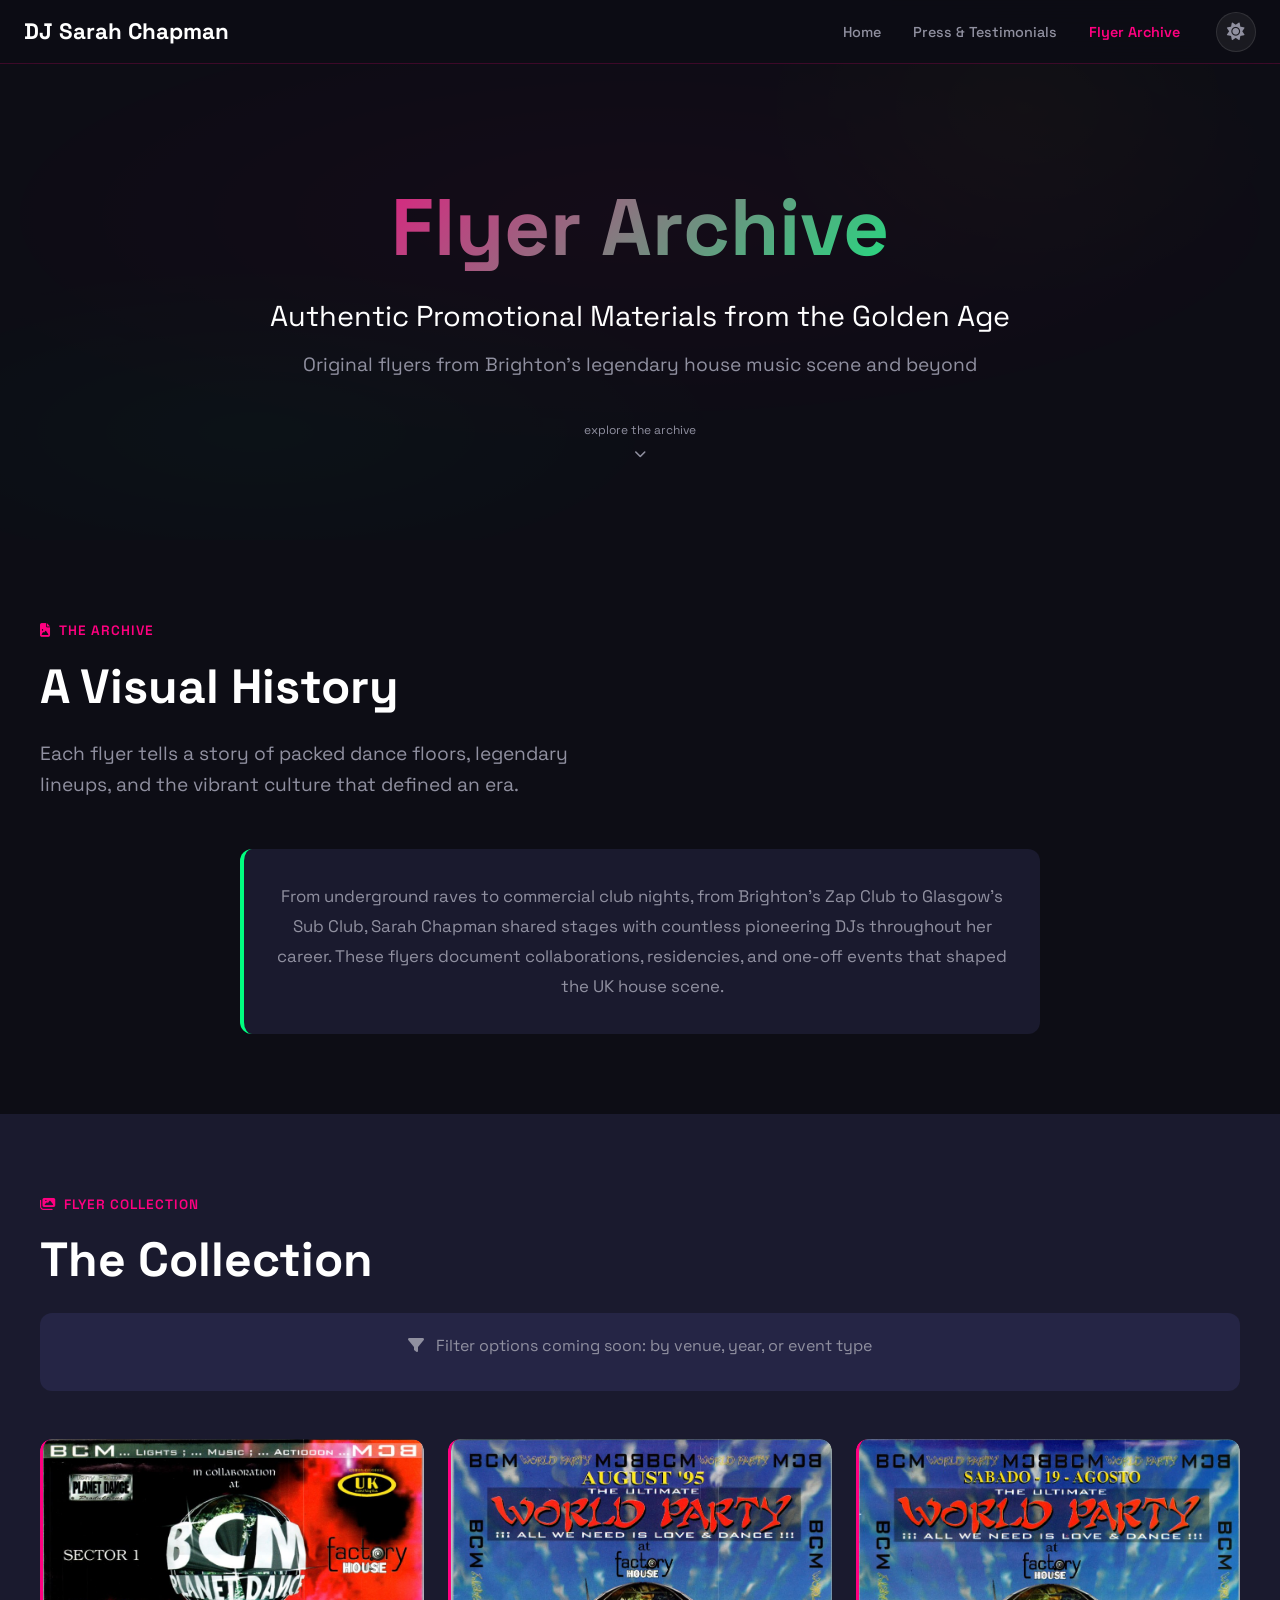
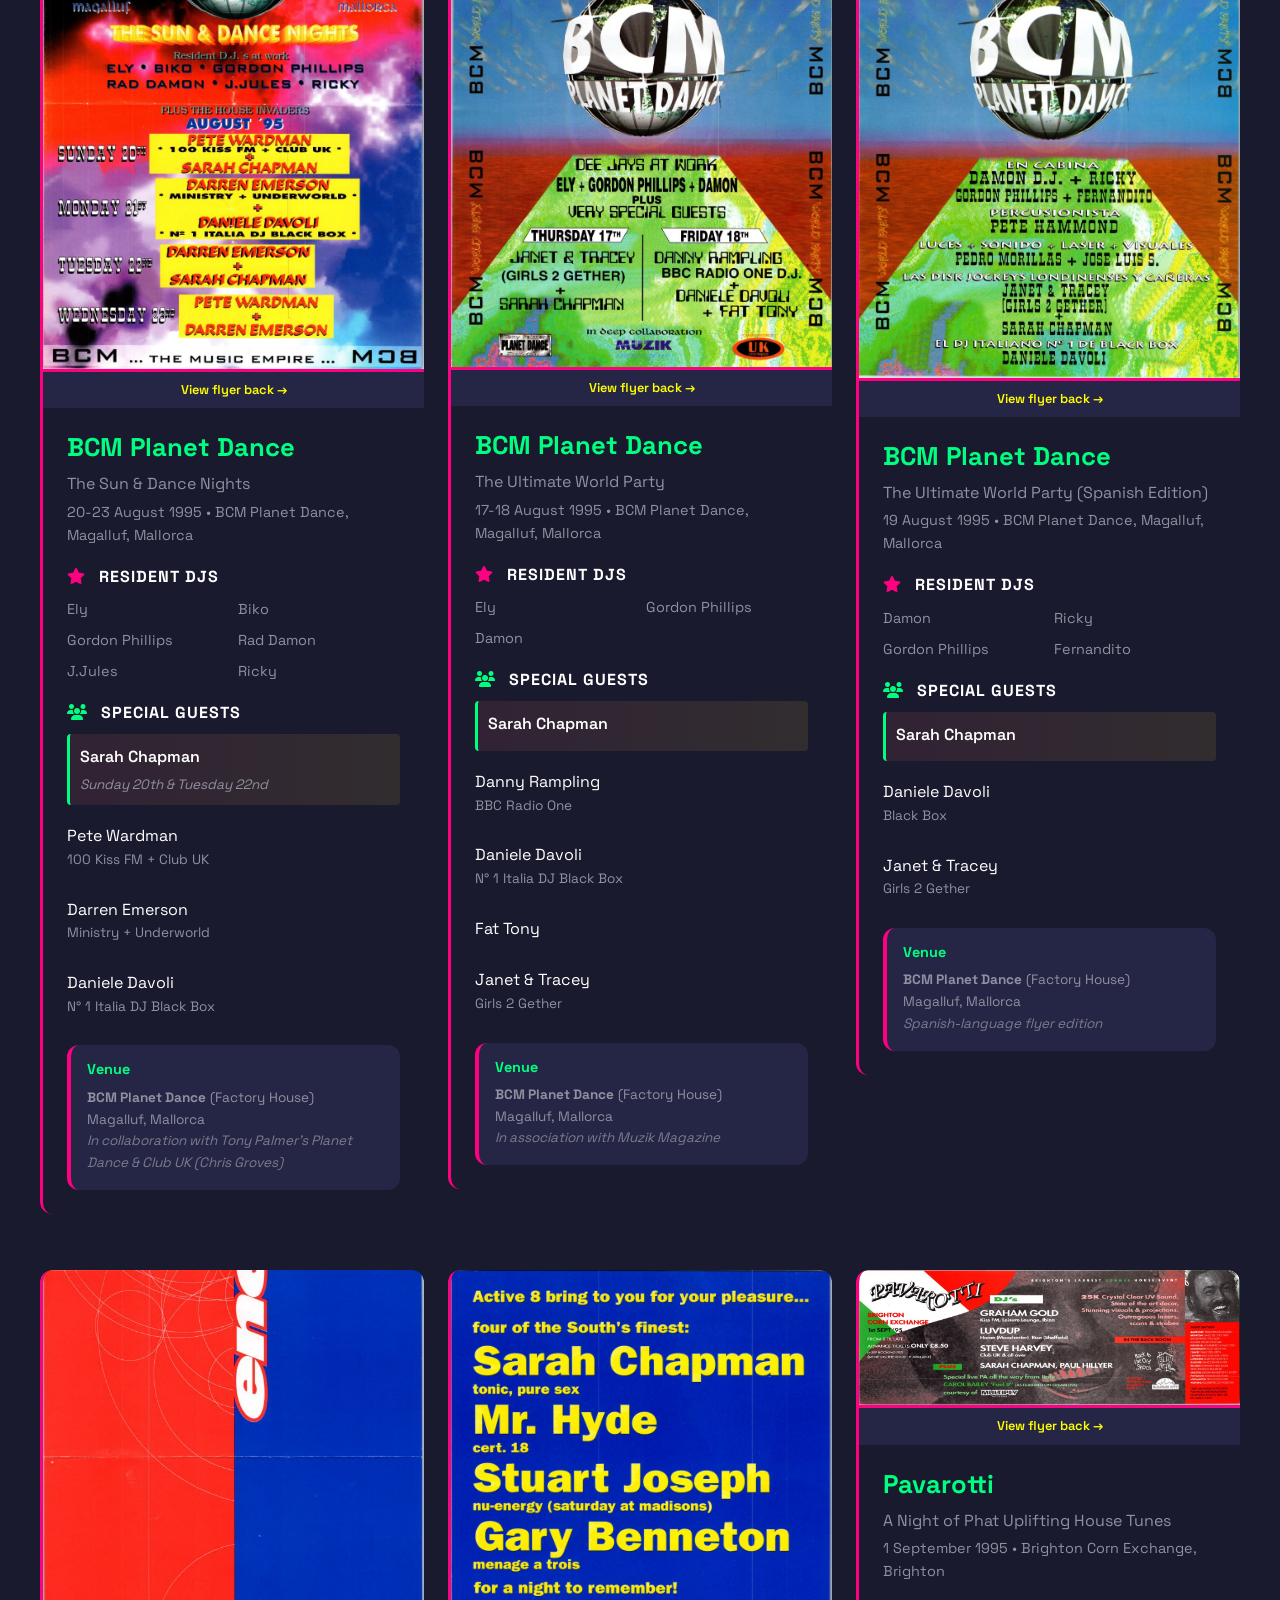
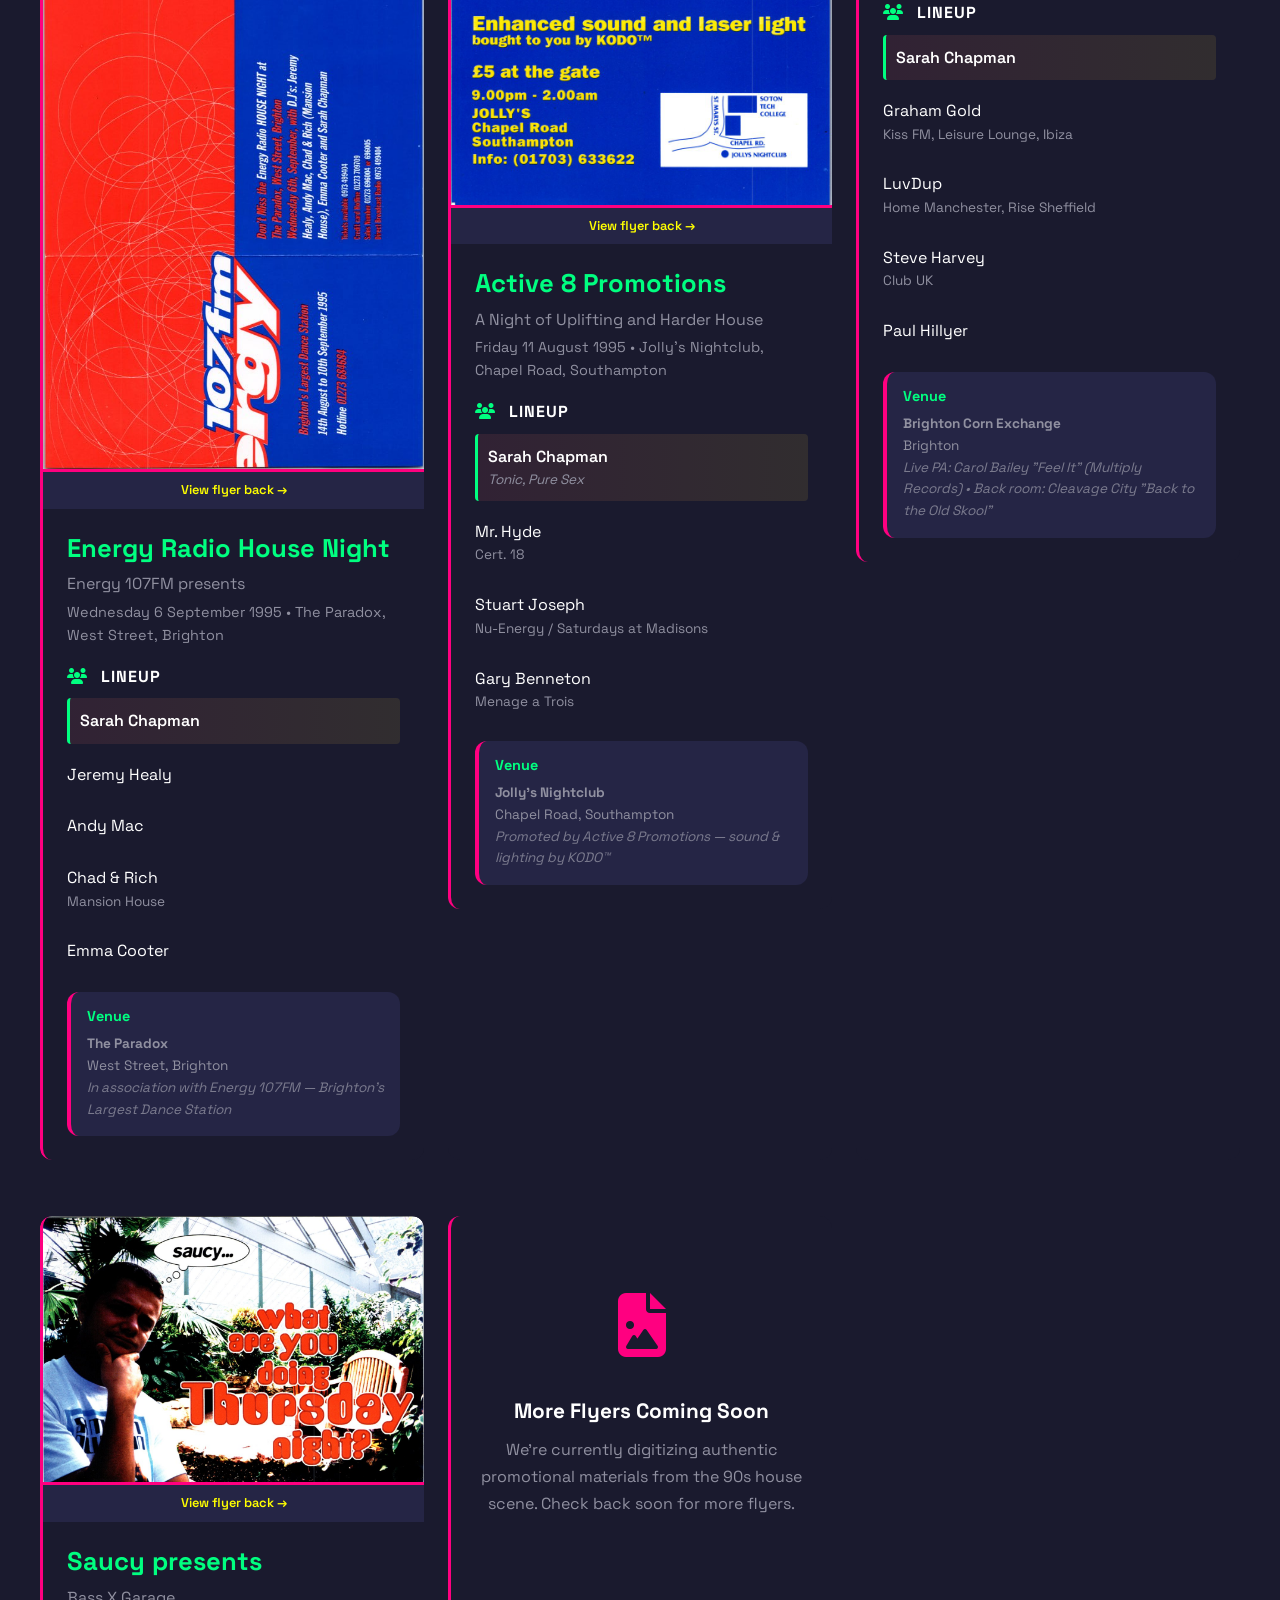
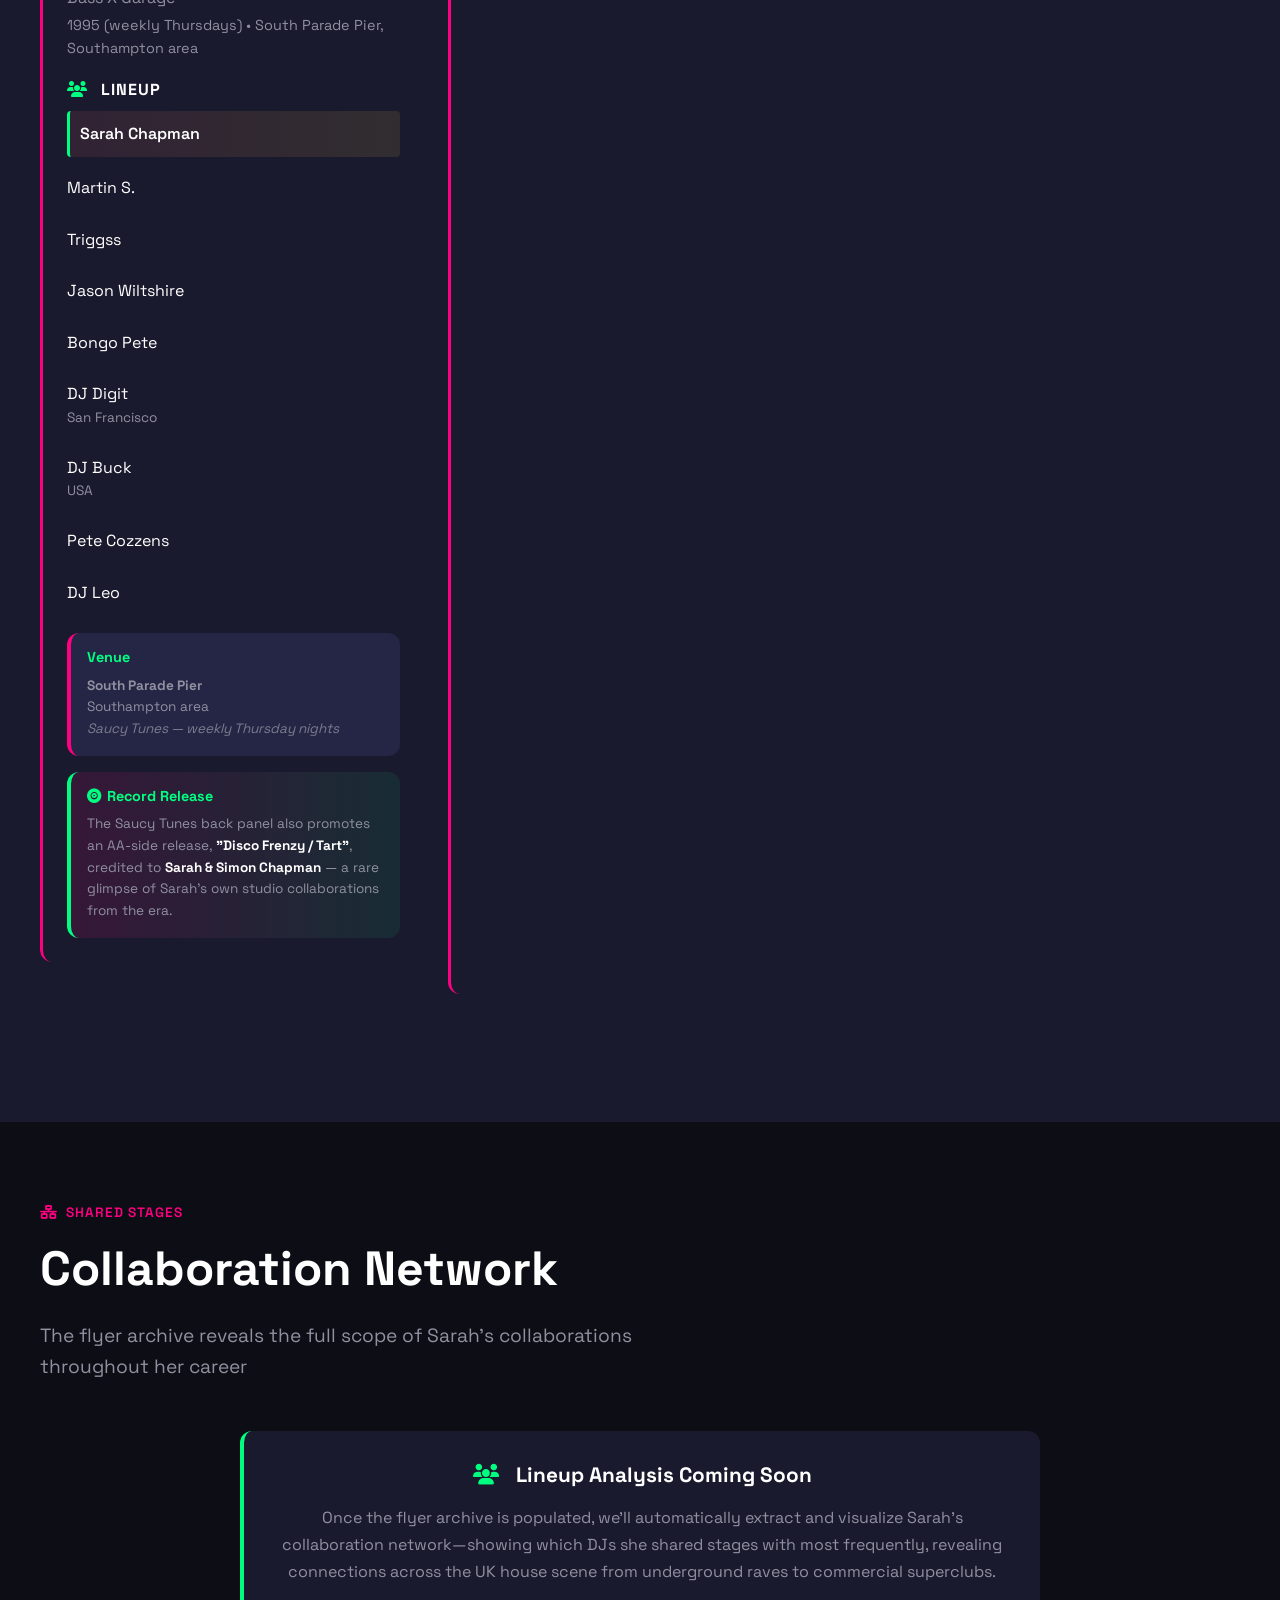
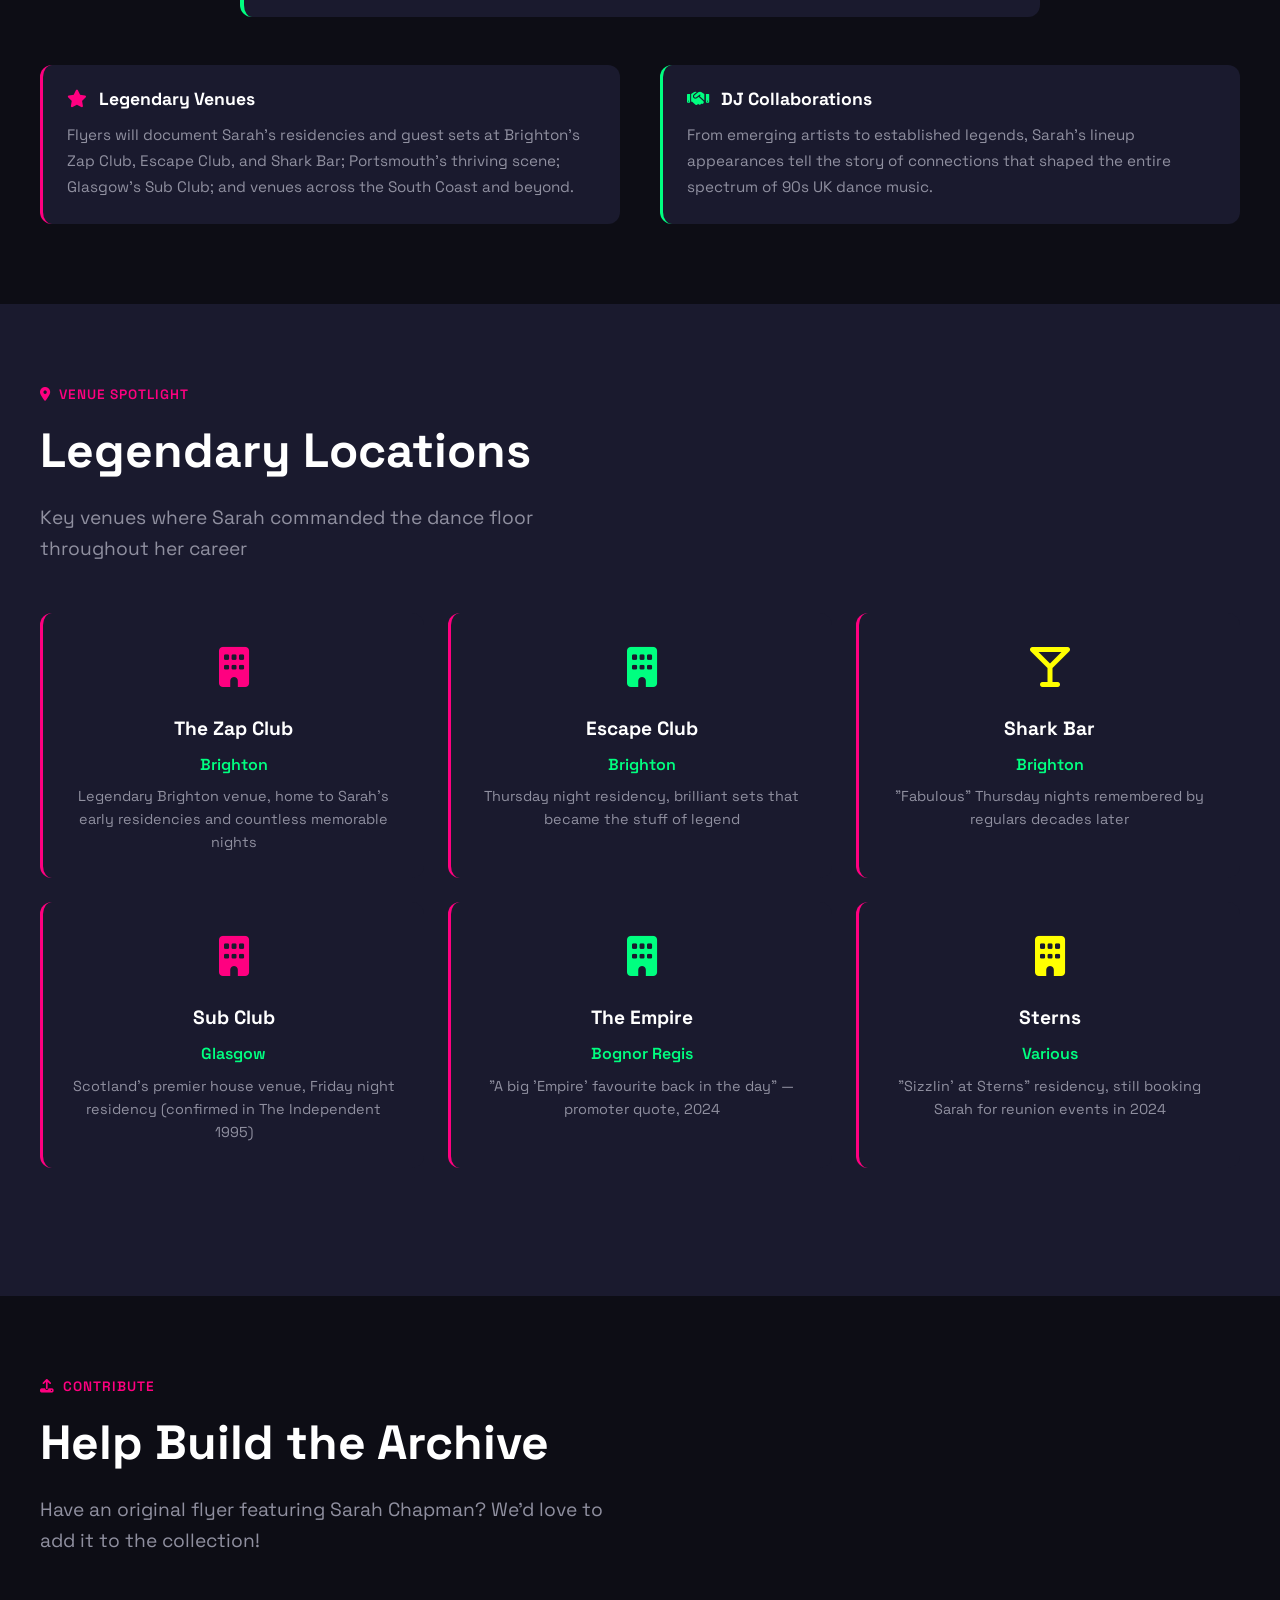
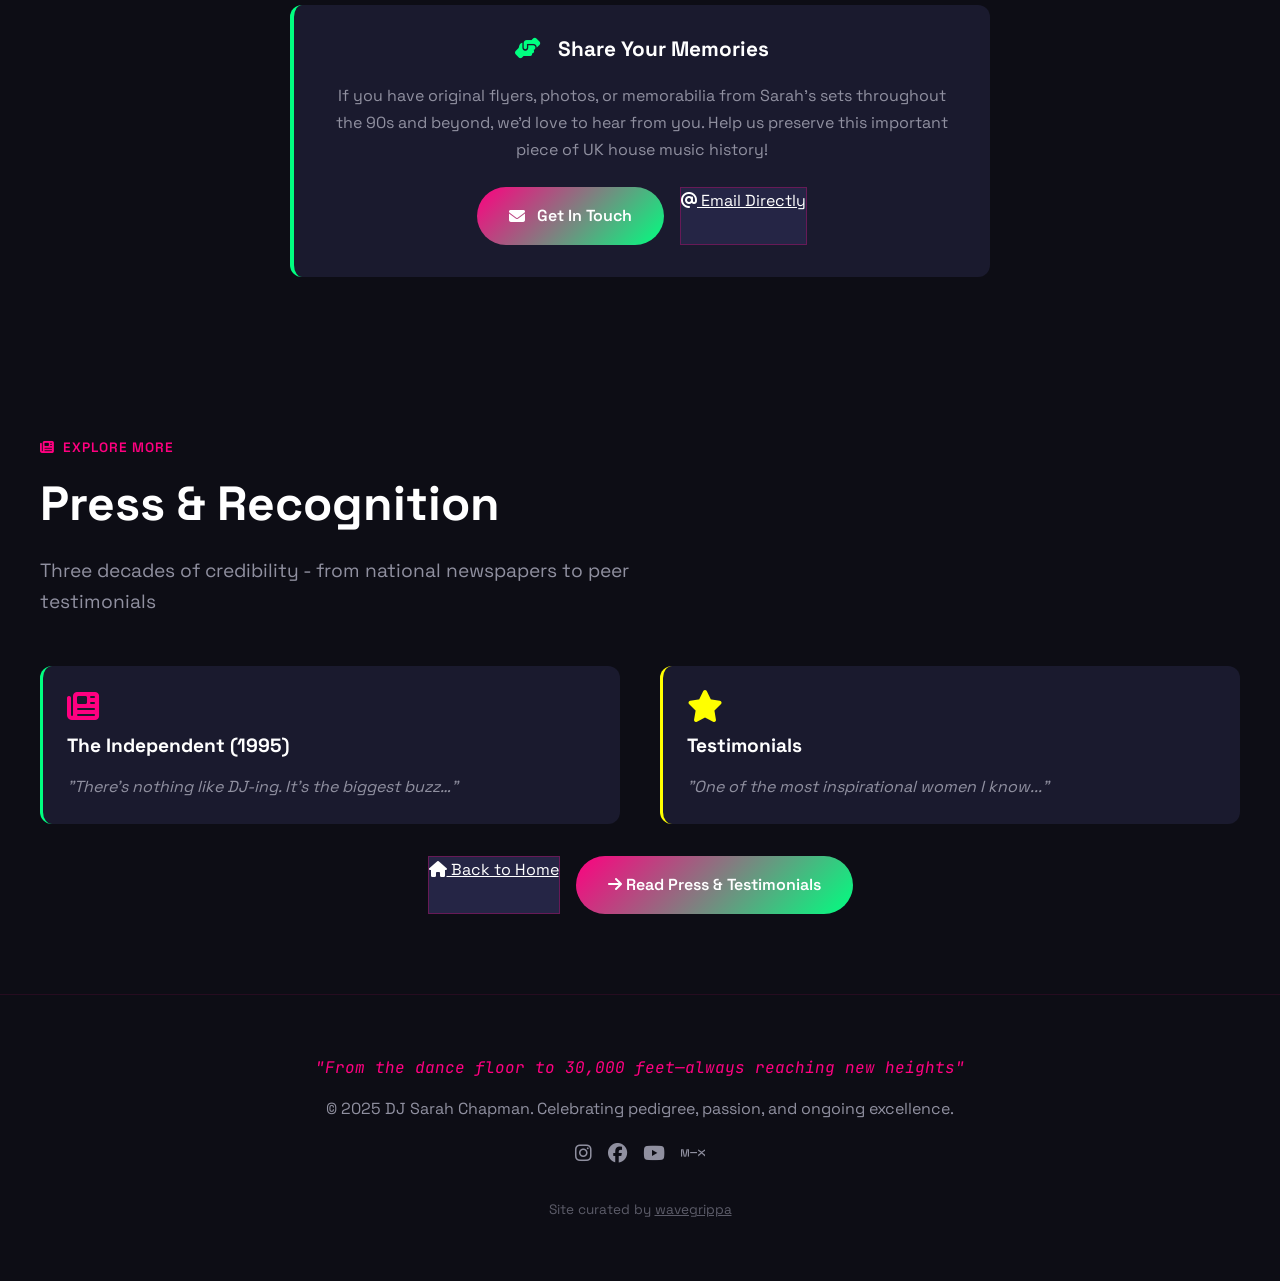
==== commit 0dfc4a34: "Add second flyer archive batch: Energy 107FM, Active 8, Pavarotti, Saucy Tunes (1995) - Energy Radio" ====
--- a/flyers.html
+++ b/flyers.html
@@ -265,6 +265,168 @@
                 <strong>BCM Planet Dance</strong> (Factory House)<br>
                 Magalluf, Mallorca<br>
                 <em style="opacity:0.8">Spanish-language flyer edition</em>
+              </p>
+            </div>
+          </div>
+        </div>
+      </div>
+
+      <!-- Energy 107FM House Night @ The Paradox - 6 September 1995 -->
+      <div class="gallery-item" itemscope itemtype="https://schema.org/MusicEvent" style="break-inside:avoid;margin-bottom:32px">
+        <div class="card" style="padding:0;overflow:hidden">
+          <img src="images/flyers/1995-09-energy107fm-paradox-front.jpg" alt="Sarah Chapman DJ flyer, Energy Radio House Night, The Paradox Brighton, September 1995, with Jeremy Healy, Andy Mac" itemprop="image" style="width:100%;display:block;border-bottom:3px solid var(--accent)">
+          <a href="images/flyers/1995-09-energy107fm-paradox-back.jpg" target="_blank" style="display:block;text-align:center;padding:8px;background:var(--bg3);color:var(--accent3);font-size:0.8rem;font-weight:600;text-decoration:none">View flyer back &rarr;</a>
+          <div style="padding:24px">
+            <div style="margin-bottom:20px">
+              <h3 style="color:var(--accent2);font-size:1.6rem;margin-bottom:8px" itemprop="name">Energy Radio House Night</h3>
+              <p style="color:var(--text-dim);font-size:1rem;margin-bottom:4px">Energy 107FM presents</p>
+              <p style="color:var(--text-dim);font-size:0.9rem"><time itemprop="startDate" datetime="1995-09-06">Wednesday 6 September 1995</time> • <span itemprop="location" itemscope itemtype="https://schema.org/Place"><span itemprop="name">The Paradox</span>, West Street, Brighton</span></p>
+            </div>
+            <div style="margin-bottom:20px">
+              <h4 style="color:var(--text-bright);font-size:1rem;margin-bottom:12px;text-transform:uppercase;letter-spacing:1px">
+                <i class="fas fa-users" style="color:var(--accent2);margin-right:8px"></i>
+                Lineup
+              </h4>
+              <div style="display:flex;flex-direction:column;gap:10px">
+                <div style="padding:10px;background:linear-gradient(90deg,rgba(255,107,107,0.1),rgba(255,217,61,0.1));border-left:3px solid var(--accent2);border-radius:4px">
+                  <div style="color:var(--text-bright);font-weight:600" itemprop="performer">Sarah Chapman</div>
+                </div>
+                <div style="padding:8px 0;border-bottom:1px solid var(--border)"><div style="color:var(--text-bright)" itemprop="performer">Jeremy Healy</div></div>
+                <div style="padding:8px 0;border-bottom:1px solid var(--border)"><div style="color:var(--text-bright)" itemprop="performer">Andy Mac</div></div>
+                <div style="padding:8px 0;border-bottom:1px solid var(--border)"><div style="color:var(--text-bright)" itemprop="performer">Chad & Rich</div><div style="color:var(--text-dim);font-size:0.85rem">Mansion House</div></div>
+                <div style="padding:8px 0"><div style="color:var(--text-bright)" itemprop="performer">Emma Cooter</div></div>
+              </div>
+            </div>
+            <div style="padding:16px;background:var(--bg3);border-radius:var(--radius);border-left:4px solid var(--accent)">
+              <h4 style="color:var(--accent2);font-size:0.9rem;margin-bottom:8px">Venue</h4>
+              <p style="color:var(--text-dim);font-size:0.85rem;line-height:1.6">
+                <strong>The Paradox</strong><br>
+                West Street, Brighton<br>
+                <em style="opacity:0.8">In association with Energy 107FM — Brighton's Largest Dance Station</em>
+              </p>
+            </div>
+          </div>
+        </div>
+      </div>
+
+      <!-- Active 8 Promotions @ Jolly's Nightclub - 11 August 1995 -->
+      <div class="gallery-item" itemscope itemtype="https://schema.org/MusicEvent" style="break-inside:avoid;margin-bottom:32px">
+        <div class="card" style="padding:0;overflow:hidden">
+          <img src="images/flyers/1995-08-active8-jollys-front.jpg" alt="Sarah Chapman DJ flyer, Active 8 Promotions, Jolly's Nightclub Southampton, August 1995, with Mr Hyde, Stuart Joseph" itemprop="image" style="width:100%;display:block;border-bottom:3px solid var(--accent)">
+          <a href="images/flyers/1995-08-active8-jollys-back.jpg" target="_blank" style="display:block;text-align:center;padding:8px;background:var(--bg3);color:var(--accent3);font-size:0.8rem;font-weight:600;text-decoration:none">View flyer back &rarr;</a>
+          <div style="padding:24px">
+            <div style="margin-bottom:20px">
+              <h3 style="color:var(--accent2);font-size:1.6rem;margin-bottom:8px" itemprop="name">Active 8 Promotions</h3>
+              <p style="color:var(--text-dim);font-size:1rem;margin-bottom:4px">A Night of Uplifting and Harder House</p>
+              <p style="color:var(--text-dim);font-size:0.9rem"><time itemprop="startDate" datetime="1995-08-11">Friday 11 August 1995</time> • <span itemprop="location" itemscope itemtype="https://schema.org/Place"><span itemprop="name">Jolly's Nightclub</span>, Chapel Road, Southampton</span></p>
+            </div>
+            <div style="margin-bottom:20px">
+              <h4 style="color:var(--text-bright);font-size:1rem;margin-bottom:12px;text-transform:uppercase;letter-spacing:1px">
+                <i class="fas fa-users" style="color:var(--accent2);margin-right:8px"></i>
+                Lineup
+              </h4>
+              <div style="display:flex;flex-direction:column;gap:10px">
+                <div style="padding:10px;background:linear-gradient(90deg,rgba(255,107,107,0.1),rgba(255,217,61,0.1));border-left:3px solid var(--accent2);border-radius:4px">
+                  <div style="color:var(--text-bright);font-weight:600" itemprop="performer">Sarah Chapman</div>
+                  <div style="color:var(--text-dim);font-size:0.85rem;font-style:italic">Tonic, Pure Sex</div>
+                </div>
+                <div style="padding:8px 0;border-bottom:1px solid var(--border)"><div style="color:var(--text-bright)" itemprop="performer">Mr. Hyde</div><div style="color:var(--text-dim);font-size:0.85rem">Cert. 18</div></div>
+                <div style="padding:8px 0;border-bottom:1px solid var(--border)"><div style="color:var(--text-bright)" itemprop="performer">Stuart Joseph</div><div style="color:var(--text-dim);font-size:0.85rem">Nu-Energy / Saturdays at Madisons</div></div>
+                <div style="padding:8px 0"><div style="color:var(--text-bright)" itemprop="performer">Gary Benneton</div><div style="color:var(--text-dim);font-size:0.85rem">Menage a Trois</div></div>
+              </div>
+            </div>
+            <div style="padding:16px;background:var(--bg3);border-radius:var(--radius);border-left:4px solid var(--accent)">
+              <h4 style="color:var(--accent2);font-size:0.9rem;margin-bottom:8px">Venue</h4>
+              <p style="color:var(--text-dim);font-size:0.85rem;line-height:1.6">
+                <strong>Jolly's Nightclub</strong><br>
+                Chapel Road, Southampton<br>
+                <em style="opacity:0.8">Promoted by Active 8 Promotions — sound &amp; lighting by KODO™</em>
+              </p>
+            </div>
+          </div>
+        </div>
+      </div>
+
+      <!-- Pavarotti @ Brighton Corn Exchange - 1 September 1995 -->
+      <div class="gallery-item" itemscope itemtype="https://schema.org/MusicEvent" style="break-inside:avoid;margin-bottom:32px">
+        <div class="card" style="padding:0;overflow:hidden">
+          <img src="images/flyers/1995-09-pavarotti-cornexchange-front.jpg" alt="Sarah Chapman DJ flyer, Pavarotti, Brighton Corn Exchange, September 1995, with Graham Gold, LuvDup, Steve Harvey" itemprop="image" style="width:100%;display:block;border-bottom:3px solid var(--accent)">
+          <a href="images/flyers/1995-09-pavarotti-cornexchange-back.jpg" target="_blank" style="display:block;text-align:center;padding:8px;background:var(--bg3);color:var(--accent3);font-size:0.8rem;font-weight:600;text-decoration:none">View flyer back &rarr;</a>
+          <div style="padding:24px">
+            <div style="margin-bottom:20px">
+              <h3 style="color:var(--accent2);font-size:1.6rem;margin-bottom:8px" itemprop="name">Pavarotti</h3>
+              <p style="color:var(--text-dim);font-size:1rem;margin-bottom:4px">A Night of Phat Uplifting House Tunes</p>
+              <p style="color:var(--text-dim);font-size:0.9rem"><time itemprop="startDate" datetime="1995-09-01">1 September 1995</time> • <span itemprop="location" itemscope itemtype="https://schema.org/Place"><span itemprop="name">Brighton Corn Exchange</span>, Brighton</span></p>
+            </div>
+            <div style="margin-bottom:20px">
+              <h4 style="color:var(--text-bright);font-size:1rem;margin-bottom:12px;text-transform:uppercase;letter-spacing:1px">
+                <i class="fas fa-users" style="color:var(--accent2);margin-right:8px"></i>
+                Lineup
+              </h4>
+              <div style="display:flex;flex-direction:column;gap:10px">
+                <div style="padding:10px;background:linear-gradient(90deg,rgba(255,107,107,0.1),rgba(255,217,61,0.1));border-left:3px solid var(--accent2);border-radius:4px">
+                  <div style="color:var(--text-bright);font-weight:600" itemprop="performer">Sarah Chapman</div>
+                </div>
+                <div style="padding:8px 0;border-bottom:1px solid var(--border)"><div style="color:var(--text-bright)" itemprop="performer">Graham Gold</div><div style="color:var(--text-dim);font-size:0.85rem">Kiss FM, Leisure Lounge, Ibiza</div></div>
+                <div style="padding:8px 0;border-bottom:1px solid var(--border)"><div style="color:var(--text-bright)" itemprop="performer">LuvDup</div><div style="color:var(--text-dim);font-size:0.85rem">Home Manchester, Rise Sheffield</div></div>
+                <div style="padding:8px 0;border-bottom:1px solid var(--border)"><div style="color:var(--text-bright)" itemprop="performer">Steve Harvey</div><div style="color:var(--text-dim);font-size:0.85rem">Club UK</div></div>
+                <div style="padding:8px 0"><div style="color:var(--text-bright)" itemprop="performer">Paul Hillyer</div></div>
+              </div>
+            </div>
+            <div style="padding:16px;background:var(--bg3);border-radius:var(--radius);border-left:4px solid var(--accent)">
+              <h4 style="color:var(--accent2);font-size:0.9rem;margin-bottom:8px">Venue</h4>
+              <p style="color:var(--text-dim);font-size:0.85rem;line-height:1.6">
+                <strong>Brighton Corn Exchange</strong><br>
+                Brighton<br>
+                <em style="opacity:0.8">Live PA: Carol Bailey "Feel It" (Multiply Records) • Back room: Cleavage City "Back to the Old Skool"</em>
+              </p>
+            </div>
+          </div>
+        </div>
+      </div>
+
+      <!-- Saucy presents (Bass X Garage) @ South Parade Pier - 1995 -->
+      <div class="gallery-item" itemscope itemtype="https://schema.org/MusicEvent" style="break-inside:avoid;margin-bottom:32px">
+        <div class="card" style="padding:0;overflow:hidden">
+          <img src="images/flyers/1995-saucy-southparadepier-front.jpg" alt="Sarah Chapman DJ flyer, Saucy presents Bass X Garage, South Parade Pier, 1995, with Martin S, Triggss, DJ Digit" itemprop="image" style="width:100%;display:block;border-bottom:3px solid var(--accent)">
+          <a href="images/flyers/1995-saucy-southparadepier-back.jpg" target="_blank" style="display:block;text-align:center;padding:8px;background:var(--bg3);color:var(--accent3);font-size:0.8rem;font-weight:600;text-decoration:none">View flyer back &rarr;</a>
+          <div style="padding:24px">
+            <div style="margin-bottom:20px">
+              <h3 style="color:var(--accent2);font-size:1.6rem;margin-bottom:8px" itemprop="name">Saucy presents</h3>
+              <p style="color:var(--text-dim);font-size:1rem;margin-bottom:4px">Bass X Garage</p>
+              <p style="color:var(--text-dim);font-size:0.9rem"><time itemprop="startDate" datetime="1995">1995 (weekly Thursdays)</time> • <span itemprop="location" itemscope itemtype="https://schema.org/Place"><span itemprop="name">South Parade Pier</span>, Southampton area</span></p>
+            </div>
+            <div style="margin-bottom:20px">
+              <h4 style="color:var(--text-bright);font-size:1rem;margin-bottom:12px;text-transform:uppercase;letter-spacing:1px">
+                <i class="fas fa-users" style="color:var(--accent2);margin-right:8px"></i>
+                Lineup
+              </h4>
+              <div style="display:flex;flex-direction:column;gap:10px">
+                <div style="padding:10px;background:linear-gradient(90deg,rgba(255,107,107,0.1),rgba(255,217,61,0.1));border-left:3px solid var(--accent2);border-radius:4px">
+                  <div style="color:var(--text-bright);font-weight:600" itemprop="performer">Sarah Chapman</div>
+                </div>
+                <div style="padding:8px 0;border-bottom:1px solid var(--border)"><div style="color:var(--text-bright)" itemprop="performer">Martin S.</div></div>
+                <div style="padding:8px 0;border-bottom:1px solid var(--border)"><div style="color:var(--text-bright)" itemprop="performer">Triggss</div></div>
+                <div style="padding:8px 0;border-bottom:1px solid var(--border)"><div style="color:var(--text-bright)" itemprop="performer">Jason Wiltshire</div></div>
+                <div style="padding:8px 0;border-bottom:1px solid var(--border)"><div style="color:var(--text-bright)" itemprop="performer">Bongo Pete</div></div>
+                <div style="padding:8px 0;border-bottom:1px solid var(--border)"><div style="color:var(--text-bright)" itemprop="performer">DJ Digit</div><div style="color:var(--text-dim);font-size:0.85rem">San Francisco</div></div>
+                <div style="padding:8px 0;border-bottom:1px solid var(--border)"><div style="color:var(--text-bright)" itemprop="performer">DJ Buck</div><div style="color:var(--text-dim);font-size:0.85rem">USA</div></div>
+                <div style="padding:8px 0;border-bottom:1px solid var(--border)"><div style="color:var(--text-bright)" itemprop="performer">Pete Cozzens</div></div>
+                <div style="padding:8px 0"><div style="color:var(--text-bright)" itemprop="performer">DJ Leo</div></div>
+              </div>
+            </div>
+            <div style="padding:16px;background:var(--bg3);border-radius:var(--radius);border-left:4px solid var(--accent);margin-bottom:16px">
+              <h4 style="color:var(--accent2);font-size:0.9rem;margin-bottom:8px">Venue</h4>
+              <p style="color:var(--text-dim);font-size:0.85rem;line-height:1.6">
+                <strong>South Parade Pier</strong><br>
+                Southampton area<br>
+                <em style="opacity:0.8">Saucy Tunes — weekly Thursday nights</em>
+              </p>
+            </div>
+            <div style="padding:16px;background:linear-gradient(90deg,rgba(255,0,128,0.12),rgba(0,255,128,0.08));border-radius:var(--radius);border-left:4px solid var(--accent2)">
+              <h4 style="color:var(--accent2);font-size:0.9rem;margin-bottom:8px"><i class="fas fa-record-vinyl" style="margin-right:6px"></i>Record Release</h4>
+              <p style="color:var(--text-dim);font-size:0.85rem;line-height:1.6">
+                The Saucy Tunes back panel also promotes an AA-side release, <strong style="color:var(--text-bright)">"Disco Frenzy / Tart"</strong>, credited to <strong style="color:var(--text-bright)">Sarah &amp; Simon Chapman</strong> — a rare glimpse of Sarah's own studio collaborations from the era.
               </p>
             </div>
           </div>
